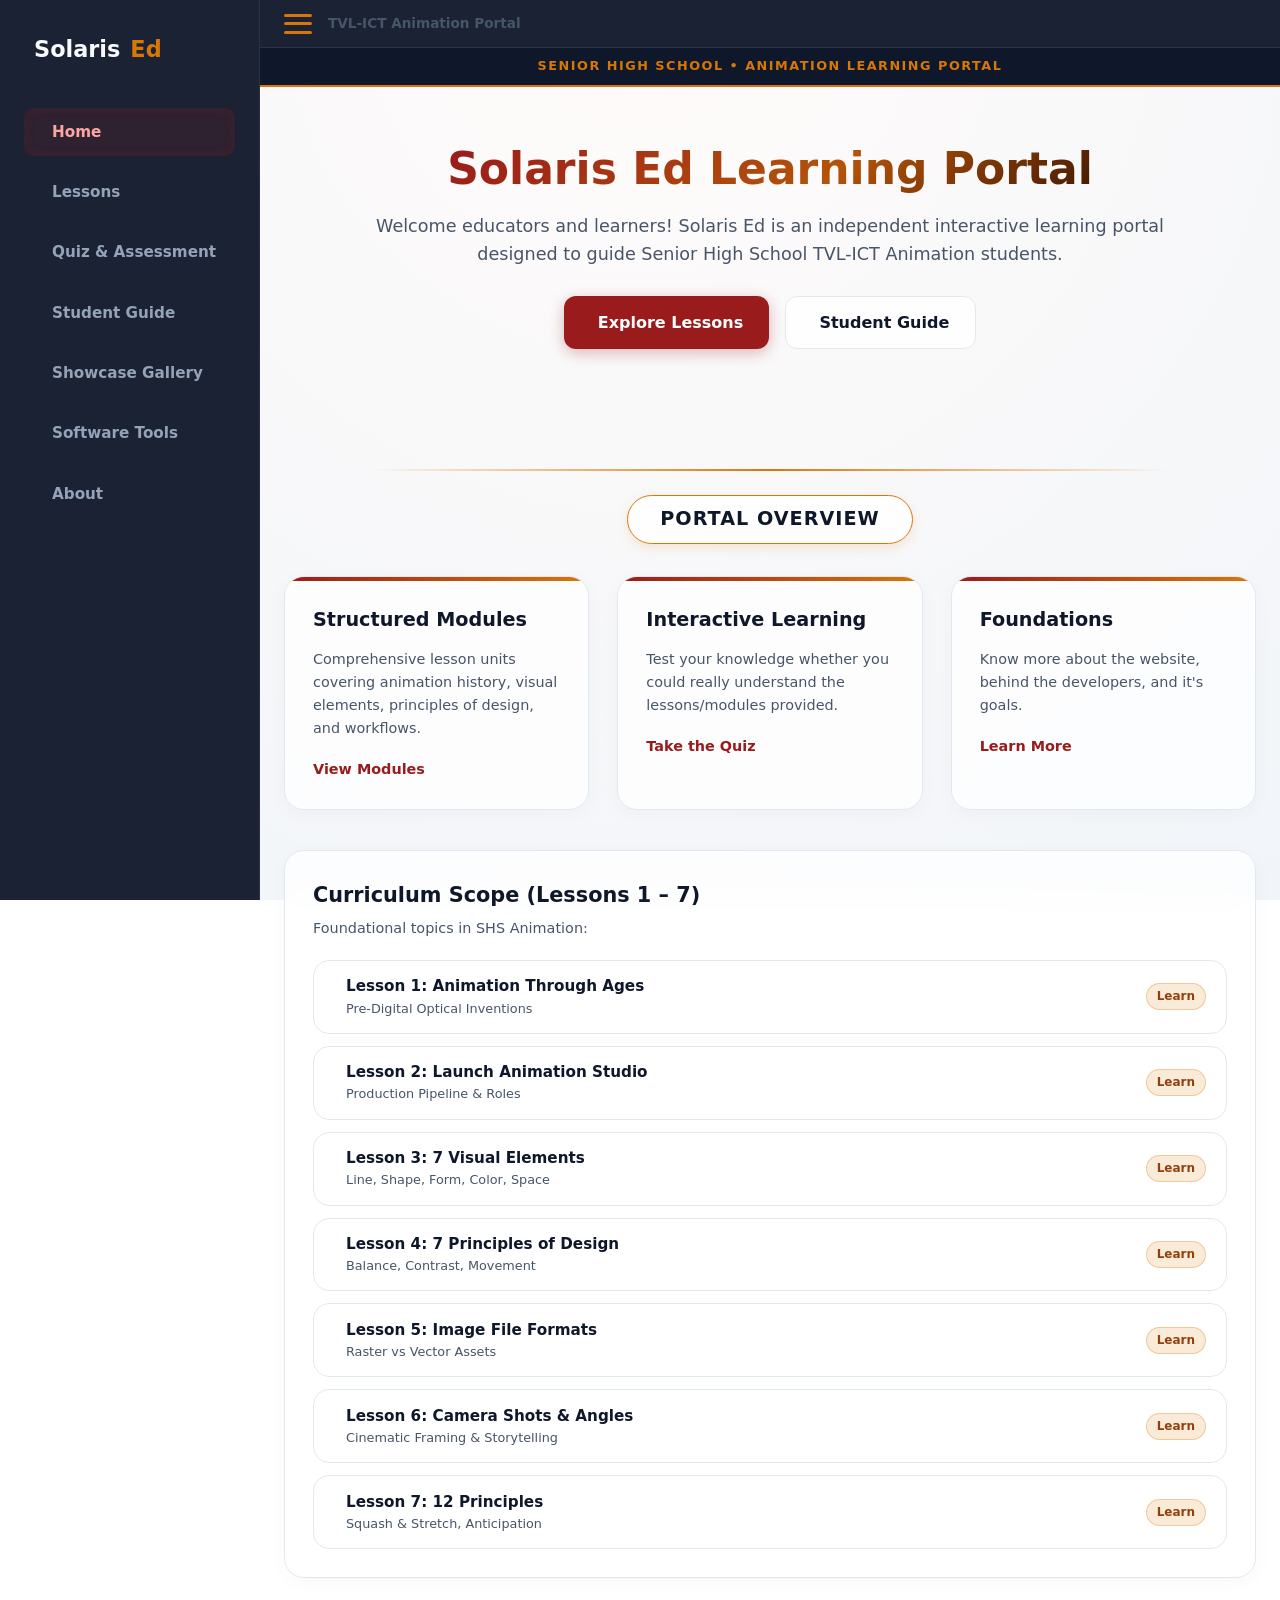
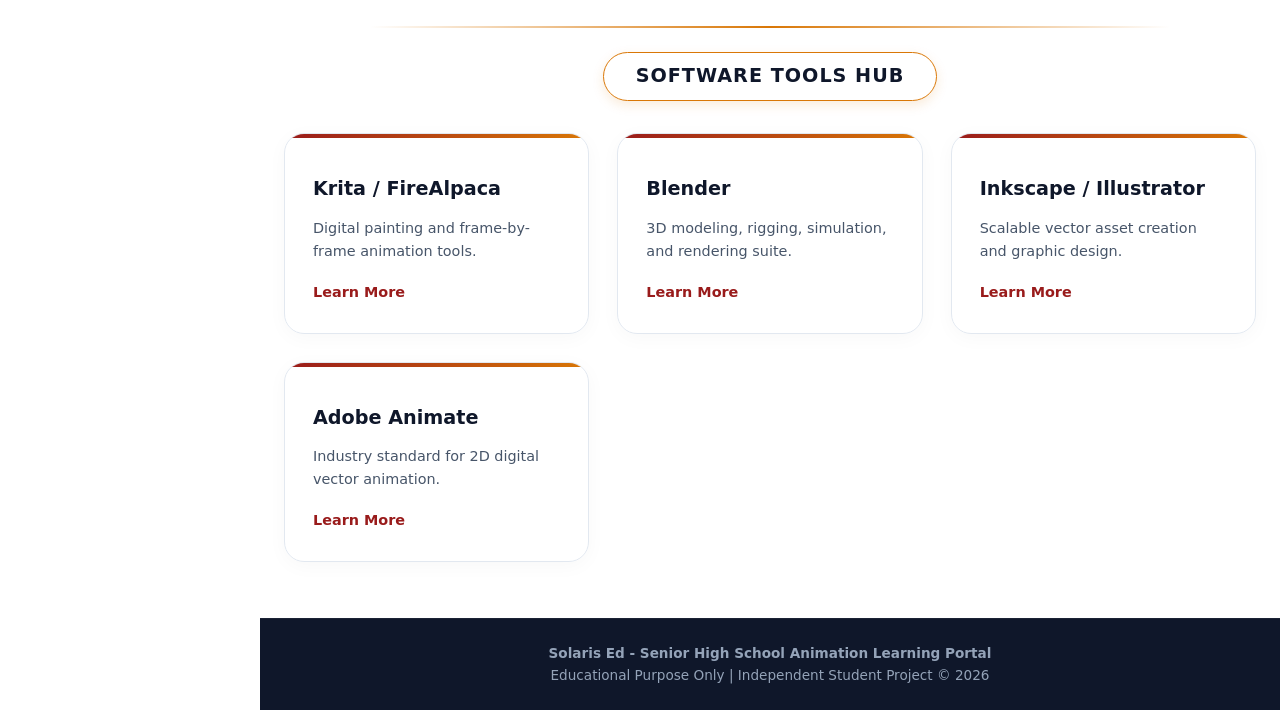
==== index.html @ 91179932 "Initial website upload" ====
<!DOCTYPE html>
<html lang="en">
<head>
    <meta charset="UTF-8">
    <meta name="viewport" content="width=device-width, initial-scale=1.0">
    <title>Solaris Ed - Animation Learning Portal</title>
    <!-- Font Awesome Icons CDN -->
    <link rel="stylesheet" href="fontawesome/css/all.min.css">
    <link rel="stylesheet" href="style.css">
</head>
<body>
    <!-- Pure CSS Sidebar Toggle Checkbox -->
    <input type="checkbox" id="sidebar-toggle" style="display: none;">

    <!-- SIDEBAR NAVIGATION SA KALIWA -->
    <aside class="sidebar">
        <div>
            <div class="logo-container">
                <a href="index.html" class="logo">
                    <i class="fa-solid fa-sun"></i> Solaris <span>Ed</span>
                </a>
            </div>
            
            <nav>
                <ul>
                    <li><a href="index.html" class="active"><i class="fa-solid fa-house"></i> Home</a></li>
                    <li><a href="lessons.html"><i class="fa-solid fa-book-open"></i> Lessons</a></li>
                    <li><a href="Quiz.html"><i class= "fa-solid fa-brain"></i> Quiz & Assessment</a></li>
                    <li><a href="guide.html"><i class="fa-solid fa-compass"></i> Student Guide</a></li>
                    <li><a href="gallery.html"><i class="fa-solid fa-photo-film"></i> Showcase Gallery</a></li>
                    <li><a href="tools.html"><i class="fa-solid fa-laptop-code"></i> Software Tools</a></li>
                    <li><a href="about.html"><i class="fa-solid fa-circle-info"></i> About</a></li>
                </ul>
            </nav>
        </div>
    </aside>

    <!-- MAIN WRAPPER -->
    <div class="main-wrapper">
        
        <!-- TOP BAR -->
        <div class="top-bar" style="display: flex; justify-content: space-between; align-items: center; padding: 0.8rem 1.5rem;">
            <div style="display: flex; align-items: center; gap: 1rem;">
                <label for="sidebar-toggle" class="menu-toggle-label" title="Toggle Navigation">
                    <span></span>
                    <span></span>
                    <span></span>
                </label>
                <div style="font-size: 0.85rem; font-weight: 600; color: var(--text-muted);">
                    TVL-ICT Animation Portal
                </div>
            </div>
        </div>

        <!-- Top Portal Banner -->
        <div class="portal-banner">
            SENIOR HIGH SCHOOL • ANIMATION LEARNING PORTAL
        </div>

        <!-- Hero Section -->
        <section class="hero">
            <div class="hero-content">
                <h1>Solaris Ed Learning Portal</h1>
                <p>Welcome educators and learners! Solaris Ed is an independent interactive learning portal designed to guide Senior High School TVL-ICT Animation students.</p>
                
                <div class="hero-buttons">
                    <a href="lessons.html" class="btn-primary"><i class="fa-solid fa-book-open"></i> Explore Lessons</a>
                    <a href="guide.html" class="btn-secondary"><i class="fa-solid fa-compass"></i> Student Guide</a>
                </div>
            </div>
        </section>

        <!-- Main Content Area -->
        <div class="container">
            
            <div class="title-divider-container">
                <div class="yellow-divider-line"></div>
                <div class="section-title-badge">
                    <h2>Portal Overview</h2>
                </div>
            </div>
            
            <div class="grid">
                <div class="card">
                    <h3>Structured Modules</h3>
                    <p>Comprehensive lesson units covering animation history, visual elements, principles of design, and workflows.</p>
                    <a href="lessons.html" class="card-link">View Modules <i class="fa-solid fa-arrow-right"></i></a>
                </div>
                <div class="card">
                    <h3>Interactive Learning</h3>
                    <p>Test your knowledge whether you could really understand the lessons/modules provided.</p>
                    <a href="Quiz.html" class="card-link">Take the Quiz <i class="fa-solid fa-arrow-right"></i></a>
                </div>
                <div class="card">
                    <h3>Foundations</h3>
                    <p>Know more about the website, behind the developers, and it's goals.</p>
                    <a href="about.html" class="card-link">Learn More <i class="fa-solid fa-arrow-right"></i></a>
                </div>
            </div>

            <!-- CURRICULUM SCOPE SECTION (FULL WIDTH) -->
            <div class="lessons-preview" style="max-width: 100% !important; margin: 2rem 0 !important;">
                <h2 style="font-size: 1.3rem; margin-bottom: 0.25rem;">Curriculum Scope (Lessons 1 – 7)</h2>
                <p style="margin-bottom: 0.5rem; font-size: 0.9rem; color: var(--text-muted);">Foundational topics in SHS Animation:</p>
                
                <ul class="curriculum-list">
                    <li>
                        <a href="lessons.html" class="curriculum-item">
                            <div class="curriculum-left">
                                <i class="fa-solid fa-film"></i>
                                <div>
                                    <div class="curriculum-title">Lesson 1: Animation Through Ages</div>
                                    <div class="curriculum-desc">Pre-Digital Optical Inventions</div>
                                </div>
                            </div>
                            <span class="curriculum-badge">Learn</span>
                        </a>
                    </li>
                    <li>
                        <a href="lessons.html" class="curriculum-item">
                            <div class="curriculum-left">
                                <i class="fa-solid fa-rocket"></i>
                                <div>
                                    <div class="curriculum-title">Lesson 2: Launch Animation Studio</div>
                                    <div class="curriculum-desc">Production Pipeline & Roles</div>
                                </div>
                            </div>
                            <span class="curriculum-badge">Learn</span>
                        </a>
                    </li>
                    <li>
                        <a href="lessons.html" class="curriculum-item">
                            <div class="curriculum-left">
                                <i class="fa-solid fa-palette"></i>
                                <div>
                                    <div class="curriculum-title">Lesson 3: 7 Visual Elements</div>
                                    <div class="curriculum-desc">Line, Shape, Form, Color, Space</div>
                                </div>
                            </div>
                            <span class="curriculum-badge">Learn</span>
                        </a>
                    </li>
                    <li>
                        <a href="lessons.html" class="curriculum-item">
                            <div class="curriculum-left">
                                <i class="fa-solid fa-shapes"></i>
                                <div>
                                    <div class="curriculum-title">Lesson 4: 7 Principles of Design</div>
                                    <div class="curriculum-desc">Balance, Contrast, Movement</div>
                                </div>
                            </div>
                            <span class="curriculum-badge">Learn</span>
                        </a>
                    </li>
                    <li>
                        <a href="lessons.html" class="curriculum-item">
                            <div class="curriculum-left">
                                <i class="fa-solid fa-file-image"></i>
                                <div>
                                    <div class="curriculum-title">Lesson 5: Image File Formats</div>
                                    <div class="curriculum-desc">Raster vs Vector Assets</div>
                                </div>
                            </div>
                            <span class="curriculum-badge">Learn</span>
                        </a>
                    </li>
                    <li>
                        <a href="lessons.html" class="curriculum-item">
                            <div class="curriculum-left">
                                <i class="fa-solid fa-video"></i>
                                <div>
                                    <div class="curriculum-title">Lesson 6: Camera Shots & Angles</div>
                                    <div class="curriculum-desc">Cinematic Framing & Storytelling</div>
                                </div>
                            </div>
                            <span class="curriculum-badge">Learn</span>
                        </a>
                    </li>
                    <li>
                        <a href="lessons.html" class="curriculum-item">
                            <div class="curriculum-left">
                                <i class="fa-solid fa-wand-magic-sparkles"></i>
                                <div>
                                    <div class="curriculum-title">Lesson 7: 12 Principles</div>
                                    <div class="curriculum-desc">Squash & Stretch, Anticipation</div>
                                </div>
                            </div>
                            <span class="curriculum-badge">Learn</span>
                        </a>
                    </li>
                </ul>
            </div>

            <!-- SOFTWARE TOOLS SECTION -->
            <div class="title-divider-container" style="margin-top: 3rem;">
                <div class="yellow-divider-line"></div>
                <div class="section-title-badge">
                    <h2>Software Tools Hub</h2>
                </div>
            </div>

            <div class="grid" style="margin-bottom: 2rem;">
                <div class="card">
                    <div style="font-size: 1.8rem; color: var(--secondary); margin-bottom: 0.75rem;"><i class="fa-solid fa-pen-nib"></i></div>
                    <h3>Krita / FireAlpaca</h3>
                    <p>Digital painting and frame-by-frame animation tools.</p>
                    <a href="tools.html" class="card-link">Learn More <i class="fa-solid fa-arrow-right"></i></a>
                </div>
                <div class="card">
                    <div style="font-size: 1.8rem; color: var(--secondary); margin-bottom: 0.75rem;"><i class="fa-solid fa-cube"></i></div>
                    <h3>Blender</h3>
                    <p>3D modeling, rigging, simulation, and rendering suite.</p>
                    <a href="tools.html" class="card-link">Learn More <i class="fa-solid fa-arrow-right"></i></a>
                </div>
                <div class="card">
                    <div style="font-size: 1.8rem; color: var(--secondary); margin-bottom: 0.75rem;"><i class="fa-solid fa-vector-square"></i></div>
                    <h3>Inkscape / Illustrator</h3>
                    <p>Scalable vector asset creation and graphic design.</p>
                    <a href="tools.html" class="card-link">Learn More <i class="fa-solid fa-arrow-right"></i></a>
                </div>
                <div class="card">
                    <div style="font-size: 1.8rem; color: var(--secondary); margin-bottom: 0.75rem;"><i class="fa-solid fa-clapperboard"></i></div>
                    <h3>Adobe Animate</h3>
                    <p>Industry standard for 2D digital vector animation.</p>
                    <a href="tools.html" class="card-link">Learn More <i class="fa-solid fa-arrow-right"></i></a>
                </div>
            </div>

        </div>

        <!-- Footer -->
        <footer>
            <p><strong>Solaris Ed - Senior High School Animation Learning Portal</strong></p>
            <p>Educational Purpose Only | Independent Student Project &copy; 2026</p>
        </footer>

    </div>

</body>
</html>
---- style.css ----
:root {
    --bg-dark: #1e1b4b;          
    --card-bg: rgba(255, 255, 255, 0.75); 
    --card-border: #e2e8f0;       
    --card-border-hover: #991b1b; 
    --hover-gray: #fdf2f2;        
    --primary: #991b1b;          
    --secondary: #d97706;        
    --secondary-hover: #b45309;  
    --text-main: #0f172a;        
    --text-muted: #475569;       
}

/* ==========================================
   GLOBAL RESET & BASE STYLES
   ========================================== */
* {
    box-sizing: border-box;
    margin: 0;
    padding: 0;
    font-family: 'Segoe UI', system-ui, -apple-system, sans-serif;
}

html {
    scroll-behavior: smooth;
}

body {
    background: radial-gradient(circle at top center, #fffbfa 0%, #f1f5f9 100%);
    background-attachment: fixed;
    color: var(--text-main);
    line-height: 1.6;
    display: flex;
    min-height: 100vh;
    transition: background 0.3s ease, color 0.3s ease;
}

/* ==========================================
   SIDEBAR & MAIN WRAPPER LAYOUT
   ========================================== */
.sidebar {
    width: 260px;
    background: rgba(15, 23, 42, 0.95);
    backdrop-filter: blur(16px);
    -webkit-backdrop-filter: blur(16px);
    border-right: 1px solid rgba(255, 255, 255, 0.08);
    display: flex;
    flex-direction: column;
    justify-content: space-between;
    padding: 2rem 1.5rem;
    position: fixed;
    top: 0;
    left: 0;
    height: 100vh;
    z-index: 1000;
    transition: transform 0.3s ease;
}

.main-wrapper {
    flex: 1;
    margin-left: 260px;
    display: flex;
    flex-direction: column;
    min-height: 100vh;
    transition: margin-left 0.3s ease;
}

.top-bar {
    display: flex;
    justify-content: space-between;
    align-items: center;
    padding: 1.25rem 2rem;
    background: rgba(15, 23, 42, 0.95);
    backdrop-filter: blur(12px);
    border-bottom: 1px solid rgba(255, 255, 255, 0.08);
    position: sticky;
    top: 0;
    z-index: 999;
    color: #f8fafc;
}

.menu-toggle-label {
    display: flex;
    flex-direction: column;
    justify-content: space-between;
    width: 28px;
    height: 20px;
    cursor: pointer;
    z-index: 1100;
}

.menu-toggle-label span {
    display: block;
    height: 3px;
    width: 100%;
    background: var(--secondary);
    border-radius: 2px;
    transition: all 0.3s ease;
}

.logo-container {
    display: flex;
    align-items: center;
    gap: 12px;
    margin-bottom: 2.5rem;
}

.logo {
    font-size: 1.4rem;
    font-weight: 800;
    color: #f8fafc;
    text-decoration: none;
    display: flex;
    align-items: center;
    gap: 10px;
}

.logo i {
    color: var(--secondary);
    font-size: 1.5rem;
    filter: drop-shadow(0 0 10px rgba(217, 119, 6, 0.5));
}

.logo span {
    color: var(--secondary);
}

nav ul {
    list-style: none;
    display: flex;
    flex-direction: column;
    gap: 0.75rem;
}

nav a {
    color: #94a3b8;
    text-decoration: none;
    font-weight: 600;
    padding: 0.75rem 1rem;
    border-radius: 10px;
    display: flex;
    align-items: center;
    gap: 12px;
    font-size: 0.95rem;
    transition: all 0.25s ease;
}

nav a:hover, 
nav a.active {
    background: rgba(153, 27, 27, 0.15);
    color: #fca5a5;
    box-shadow: inset 0 0 12px rgba(153, 27, 27, 0.2);
}

#sidebar-toggle:checked ~ .sidebar {
    transform: translateX(-100%);
}

#sidebar-toggle:checked ~ .main-wrapper {
    margin-left: 0;
}

/* ==========================================
   THEME SWITCH BUTTON STYLING & ANIMATION
   ========================================== */
.theme-switch-wrapper {
    display: flex;
    align-items: center;
    gap: 8px;
    cursor: pointer;
    font-size: 0.85rem;
    font-weight: 600;
    color: #94a3b8;
    user-select: none;
}

.theme-switch {
    position: relative;
    width: 46px;
    height: 24px;
    background: #334155;
    border-radius: 12px;
    padding: 2px;
    transition: background 0.3s ease;
}

.theme-switch .slider {
    position: absolute;
    top: 2px;
    left: 2px;
    width: 20px;
    height: 20px;
    background: #ffffff;
    border-radius: 50%;
    display: flex;
    align-items: center;
    justify-content: center;
    transition: transform 0.3s cubic-bezier(0.4, 0, 0.2, 1);
    box-shadow: 0 2px 4px rgba(0,0,0,0.2);
}

.theme-switch .slider i {
    font-size: 10px;
    position: absolute;
    transition: opacity 0.2s ease;
}

.theme-switch .slider .fa-sun {
    color: #f59e0b;
    opacity: 0;
}

.theme-switch .slider .fa-moon {
    color: #0f172a;
    opacity: 1;
}

#theme-toggle:checked ~ .main-wrapper .theme-switch {
    background: #fbbf24;
}

#theme-toggle:checked ~ .main-wrapper .theme-switch .slider {
    transform: translateX(22px);
}

#theme-toggle:checked ~ .main-wrapper .theme-switch .slider .fa-sun {
    opacity: 1;
}

#theme-toggle:checked ~ .main-wrapper .theme-switch .slider .fa-moon {
    opacity: 0;
}


/* ==========================================
   HOMEPAGE SPECIFIC STYLES (BANNER & HERO)
   ========================================== */
.portal-banner {
    background: #0f172a;
    border-bottom: 2px solid var(--secondary);
    color: var(--secondary);
    padding: 8px 16px;
    text-align: center;
    font-size: 0.8rem;
    letter-spacing: 1.5px;
    font-weight: 700;
    text-transform: uppercase;
}

.hero {
    padding: 3.5rem 1.5rem 2rem 1.5rem;
    text-align: center;
}

.hero-content {
    max-width: 800px;
    margin: 0 auto;
}

.hero h1 {
    font-size: 2.75rem;
    margin-bottom: 1rem;
    line-height: 1.2;
    background: linear-gradient(135deg, #991b1b 0%, #b45309 60%, #451a03 100%);
    -webkit-background-clip: text;
    -webkit-text-fill-color: transparent;
    display: inline-block;
}

.hero p {
    font-size: 1.1rem;
    margin-bottom: 1.75rem;
    color: var(--text-muted);
}

.hero-buttons {
    display: flex;
    gap: 1rem;
    justify-content: center;
    flex-wrap: wrap;
    margin-bottom: 2rem;
}

.btn-primary {
    display: inline-flex;
    align-items: center;
    gap: 8px;
    background: var(--primary);
    color: #ffffff;
    font-weight: 700;
    padding: 0.8rem 1.6rem;
    border-radius: 12px;
    text-decoration: none;
    transition: all 0.3s ease;
    box-shadow: 0 4px 15px rgba(153, 27, 27, 0.3);
}

.btn-primary:hover {
    transform: translateY(-2px);
    background: #b91c1c;
    box-shadow: 0 6px 20px rgba(153, 27, 27, 0.45);
}

.btn-secondary {
    display: inline-flex;
    align-items: center;
    gap: 8px;
    background: rgba(255, 255, 255, 0.8);
    border: 1px solid var(--card-border);
    color: var(--text-main);
    font-weight: 600;
    padding: 0.8rem 1.6rem;
    border-radius: 12px;
    text-decoration: none;
    backdrop-filter: blur(8px);
    transition: all 0.3s ease;
}

.btn-secondary:hover {
    background: #ffffff;
    border-color: var(--primary);
    color: var(--primary);
}

/* Main Container Layout */
.container {
    max-width: 1100px;
    margin: 1.5rem auto;
    padding: 0 1.5rem;
    flex: 1;
    width: 100%;
}

.title-divider-container {
    display: flex;
    flex-direction: column;
    align-items: center;
    margin: 2rem 0;
    width: 100%;
}

.yellow-divider-line {
    width: 100%;
    max-width: 800px;
    height: 2px;
    background: linear-gradient(90deg, transparent 0%, var(--secondary) 50%, transparent 100%);
    margin-bottom: 1.5rem;
}

.section-title-badge {
    display: inline-block;
    padding: 0.5rem 2rem;
    border-radius: 50px;
    background: rgba(255, 255, 255, 0.85);
    backdrop-filter: blur(14px);
    border: 1.5px solid var(--secondary);
    box-shadow: 0 4px 12px rgba(217, 119, 6, 0.15);
}

.section-title-badge h2 {
    font-size: 1.2rem;
    font-weight: 800;
    color: var(--text-main);
    letter-spacing: 1px;
    margin: 0;
    text-transform: uppercase;
}

/* ==========================================
   FEATURE CARDS GRID & ROUNDED CORNERS
   ========================================== */
.grid {
    display: grid;
    grid-template-columns: repeat(auto-fit, minmax(280px, 1fr));
    gap: 1.75rem;
    margin-bottom: 2.5rem;
}

.card, .lessons-preview, .lesson-panel, .card-aguide, .category-detail-panel {
    background: var(--card-bg);
    backdrop-filter: blur(16px);
    -webkit-backdrop-filter: blur(16px);
    border-radius: 20px !important;
    padding: 1.75rem;
    border: 1px solid var(--card-border);
    position: relative;
    overflow: hidden;
    box-shadow: 0 4px 20px rgba(0, 0, 0, 0.03);
    transition: all 0.3s cubic-bezier(0.16, 1, 0.3, 1);
}

.card::before {
    content: '';
    position: absolute;
    top: 0;
    left: 0;
    width: 100%;
    height: 4px;
    background: linear-gradient(90deg, var(--primary), var(--secondary));
}

.card h3 {
    color: var(--text-main);
    margin-bottom: 0.75rem;
    font-size: 1.2rem;
    font-weight: 700;
}

.card p {
    color: var(--text-muted);
    font-size: 0.9rem;
    margin-bottom: 1rem;
}

.card-link {
    color: var(--primary);
    text-decoration: none;
    font-weight: 700;
    font-size: 0.9rem;
    display: inline-flex;
    align-items: center;
    gap: 6px;
}

.card:hover, .lessons-preview:hover {
    transform: translateY(-5px);
    background: #ffffff;
    border-color: var(--primary);
    box-shadow: 0 10px 25px rgba(153, 27, 27, 0.12);
}

/* Homepage Dual Section */
.home-dual-section {
    display: grid;
    grid-template-columns: 1fr 1fr;
    gap: 2rem;
    margin-top: 2rem;
    align-items: start;
}

.lessons-preview {
    height: fit-content;
}

.curriculum-list {
    display: flex;
    flex-direction: column;
    gap: 0.75rem;
    list-style: none;
    margin-top: 1.25rem;
    width: 100%;
}

.curriculum-list li {
    width: 100%;
}

.curriculum-item {
    display: flex;
    align-items: center;
    justify-content: space-between;
    padding: 0.85rem 1.25rem;
    background: rgba(255, 255, 255, 0.6);
    backdrop-filter: blur(12px);
    -webkit-backdrop-filter: blur(12px);
    border: 1px solid var(--card-border);
    border-radius: 16px;
    text-decoration: none;
    color: var(--text-main);
    transition: all 0.3s cubic-bezier(0.16, 1, 0.3, 1);
}

.curriculum-item:hover {
    transform: translateY(-3px);
    border-color: var(--primary);
    background: #ffffff;
    box-shadow: 0 6px 15px rgba(153, 27, 27, 0.1);
}

.curriculum-left {
    display: flex;
    align-items: center;
    gap: 12px;
}

.curriculum-left i {
    font-size: 1.15rem;
    color: var(--secondary);
}

.curriculum-title {
    font-size: 0.95rem;
    font-weight: 700;
    color: var(--text-main);
}

.curriculum-desc {
    font-size: 0.8rem;
    color: var(--text-muted);
}

.curriculum-badge {
    font-size: 0.75rem;
    font-weight: 700;
    color: #92400e;
    background: rgba(217, 119, 6, 0.15);
    padding: 3px 10px;
    border-radius: 20px;
    border: 1px solid rgba(217, 119, 6, 0.3);
    white-space: nowrap;
}

/* ==========================================
   LESSONS NAV BAR
   ========================================== */
.lesson-nav-bar {
    display: flex;
    flex-wrap: wrap;
    justify-content: center !important;
    align-items: center;
    gap: 0.75rem;
    margin: 0 auto 2rem auto;
    padding: 0.5rem 0;
    width: 100%;
}

.lesson-nav-btn {
    flex: 1 1 0;
    min-width: 0;
    display: inline-flex;
    align-items: center;
    justify-content: center;
    gap: 3px;
    padding: 0.75rem 1.15rem;
    background: var(--card-bg);
    backdrop-filter: blur(16px);
    -webkit-backdrop-filter: blur(16px);
    border: 1px solid var(--card-border);
    border-radius: 12px;
    color: var(--text-main);
    font-size: 0.9rem;
    font-weight: 700;
    cursor: pointer;
    white-space: nowrap;
    overflow: hidden;
    text-overflow: ellipsis;
    transition: all 0.3s cubic-bezier(0.16, 1, 0.3, 1);
}

.lesson-nav-btn i {
    color: var(--secondary);
    font-size: 0.85rem;
    flex-shrink: 0;
}

.lesson-nav-btn:hover {
    background: #ffffff;
    border-color: var(--primary);
    transform: translateY(-2px);
    box-shadow: 0 4px 12px rgba(153, 27, 27, 0.15);
}

#tab-lesson1:checked ~ .lesson-nav-bar label[for="tab-lesson1"],
#tab-lesson2:checked ~ .lesson-nav-bar label[for="tab-lesson2"],
#tab-lesson3:checked ~ .lesson-nav-bar label[for="tab-lesson3"],
#tab-lesson4:checked ~ .lesson-nav-bar label[for="tab-lesson4"],
#tab-lesson5:checked ~ .lesson-nav-bar label[for="tab-lesson5"],
#tab-lesson6:checked ~ .lesson-nav-bar label[for="tab-lesson6"],
#tab-lesson7:checked ~ .lesson-nav-bar label[for="tab-lesson7"] {
    background: var(--primary);
    border-color: #7f1d1d;
    color: #ffffff;
    box-shadow: 0 4px 15px rgba(153, 27, 27, 0.3);
}

#theme-toggle:checked ~ .main-wrapper #tab-lesson1:checked ~ .lesson-nav-bar label[for="tab-lesson1"],
#theme-toggle:checked ~ .main-wrapper #tab-lesson2:checked ~ .lesson-nav-bar label[for="tab-lesson2"],
#theme-toggle:checked ~ .main-wrapper #tab-lesson3:checked ~ .lesson-nav-bar label[for="tab-lesson3"],
#theme-toggle:checked ~ .main-wrapper #tab-lesson4:checked ~ .lesson-nav-bar label[for="tab-lesson4"],
#theme-toggle:checked ~ .main-wrapper #tab-lesson5:checked ~ .lesson-nav-bar label[for="tab-lesson5"],
#theme-toggle:checked ~ .main-wrapper #tab-lesson6:checked ~ .lesson-nav-bar label[for="tab-lesson6"],
#theme-toggle:checked ~ .main-wrapper #tab-lesson7:checked ~ .lesson-nav-bar label[for="tab-lesson7"] {
    background: #fbbf24 !important;
    border-color: #d97706 !important;
    color: #0f172a !important;
}

/* ==========================================
   LESSON PANELS DISPLAY & BADGES
   ========================================== */
.lesson-panel {
    display: none !important;
    background: var(--card-bg);
    border: 1px solid var(--card-border);
    border-radius: 20px;
    padding: 2.5rem;
    backdrop-filter: blur(16px);
    -webkit-backdrop-filter: blur(16px);
    margin-top: 1.0rem;
    box-shadow: 0 4px 20px rgba(0, 0, 0, 0.03);
    animation: fadeIn 0.4s ease-in-out;
}

@keyframes fadeIn {
    from { opacity: 0; transform: translateY(10px); }
    to { opacity: 1; transform: translateY(0); }
}

#tab-lesson1:checked ~ .lesson-content-display #panel-lesson1,
#tab-lesson2:checked ~ .lesson-content-display #panel-lesson2,
#tab-lesson3:checked ~ .lesson-content-display #panel-lesson3,
#tab-lesson4:checked ~ .lesson-content-display #panel-lesson4,
#tab-lesson5:checked ~ .lesson-content-display #panel-lesson5,
#tab-lesson6:checked ~ .lesson-content-display #panel-lesson6,
#tab-lesson7:checked ~ .lesson-content-display #panel-lesson7 {
    display: block !important;
}

.lesson-header-row {
    display: flex;
    justify-content: space-between;
    align-items: flex-start;
    gap: 1rem;
    flex-wrap: wrap;
    margin-bottom: 1.5rem;
}

.view-toggle-container {
    display: inline-flex;
    background: rgba(0, 0, 0, 0.05);
    padding: 4px;
    border-radius: 12px;
    border: 1px solid var(--card-border);
}

.toggle-btn {
    padding: 0.45rem 0.9rem;
    font-size: 0.8rem;
    font-weight: 600;
    color: var(--text-muted);
    border-radius: 8px;
    cursor: pointer;
    display: inline-flex;
    align-items: center;
    gap: 6px;
    transition: all 0.25s ease;
}

.toggle-btn:hover {
    color: var(--text-main);
}

#l1-full:checked ~ .lesson-header-row .btn-full,
#l1-summary:checked ~ .lesson-header-row .btn-summary,
#l2-full:checked ~ .lesson-header-row .btn-full,
#l2-summary:checked ~ .lesson-header-row .btn-summary,
#l3-full:checked ~ .lesson-header-row .btn-full,
#l3-summary:checked ~ .lesson-header-row .btn-summary,
#l4-full:checked ~ .lesson-header-row .btn-full,
#l4-summary:checked ~ .lesson-header-row .btn-summary,
#l5-full:checked ~ .lesson-header-row .btn-full,
#l5-summary:checked ~ .lesson-header-row .btn-summary,
#l6-full:checked ~ .lesson-header-row .btn-full,
#l6-summary:checked ~ .lesson-header-row .btn-summary,
#l7-full:checked ~ .lesson-header-row .btn-full,
#l7-summary:checked ~ .lesson-header-row .btn-summary {
    background: var(--primary);
    color: #ffffff;
    font-weight: 700;
    box-shadow: 0 2px 8px rgba(153, 27, 27, 0.3);
}

.summary-content-view {
    display: none;
}

#l1-summary:checked ~ .full-content-view,
#l2-summary:checked ~ .full-content-view,
#l3-summary:checked ~ .full-content-view,
#l4-summary:checked ~ .full-content-view,
#l5-summary:checked ~ .full-content-view,
#l6-summary:checked ~ .full-content-view,
#l7-summary:checked ~ .full-content-view {
    display: none;
}

#l1-summary:checked ~ .summary-content-view,
#l2-summary:checked ~ .summary-content-view,
#l3-summary:checked ~ .summary-content-view,
#l4-summary:checked ~ .summary-content-view,
#l5-summary:checked ~ .summary-content-view,
#l6-summary:checked ~ .summary-content-view,
#l7-summary:checked ~ .summary-content-view {
    display: block;
    animation: fadeIn 0.3s ease-in-out;
}

.summary-highlight-card {
    background: rgba(255, 255, 255, 0.7);
    border: 1.5px solid rgba(153, 27, 27, 0.3);
    border-radius: 16px;
    padding: 1.5rem;
    box-shadow: 0 4px 15px rgba(153, 27, 27, 0.05);
}

.summary-badge {
    display: inline-flex;
    align-items: center;
    gap: 6px;
    font-size: 0.85rem;
    font-weight: 800;
    color: var(--primary);
    background: rgba(153, 27, 27, 0.12);
    padding: 4px 12px;
    border-radius: 20px;
    border: 1px solid rgba(153, 27, 27, 0.25);
    margin-bottom: 1.25rem;
    text-transform: uppercase;
}

.summary-list {
    list-style: none;
    display: flex;
    flex-direction: column;
    gap: 0.85rem;
}

.summary-list li {
    background: rgba(255, 255, 255, 0.7);
    padding: 0.85rem 1.1rem;
    border-radius: 10px;
    border-left: 4px solid var(--primary);
    font-size: 0.92rem;
    line-height: 1.5;
    color: var(--text-main);
}

.highlight-yellow {
    color: #b45309;
    font-weight: 700;
}

.welcome-box {
    text-align: center;
    padding: 3rem 2rem;
}

.welcome-icon {
    font-size: 3rem;
    color: var(--primary);
    margin-bottom: 1rem;
}

.lesson-tag {
    display: inline-block;
    font-size: 0.75rem;
    font-weight: 700;
    color: var(--primary);
    background: rgba(153, 27, 27, 0.12);
    padding: 4px 12px;
    border-radius: 20px;
    border: 1px solid rgba(153, 27, 27, 0.25);
    margin-bottom: 0.5rem;
}

.lesson-subtitle {
    font-size: 0.95rem;
    color: var(--text-muted);
    margin-top: 0.25rem;
}

.lesson-body-text h3 {
    font-size: 1.1rem;
    color: var(--text-main);
    margin-top: 1.5rem;
    margin-bottom: 0.75rem;
    font-weight: 700;
}

.lesson-body-text ul {
    padding-left: 1.25rem;
    color: var(--text-main);
}

.lesson-body-text li {
    margin-bottom: 0.5rem;
    font-size: 0.95rem;
}

.image-placeholder-box {
    width: 100%;
    min-height: 200px;
    background: rgba(255, 255, 255, 0.5);
    border: 2px dashed rgba(153, 27, 27, 0.4);
    border-radius: 16px;
    display: flex;
    flex-direction: column;
    align-items: center;
    justify-content: center;
    margin: 1.25rem 0;
    padding: 1.5rem;
    text-align: center;
    backdrop-filter: blur(8px);
    transition: all 0.3s ease;
}

.image-placeholder-box:hover {
    border-color: var(--primary);
    background: rgba(153, 27, 27, 0.05);
}

.placeholder-icon {
    font-size: 2.5rem;
    color: var(--primary);
    margin-bottom: 0.75rem;
}

.image-placeholder-box p {
    font-size: 0.9rem;
    color: var(--text-muted);
    font-weight: 500;
}

/* FOOTER */
footer {
    background-color: #0f172a;
    color: #94a3b8;
    padding: 1.5rem;
    text-align: center;
    font-size: 0.85rem;
    border-top: 1px solid rgba(255, 255, 255, 0.05);
    margin-top: auto;
}

/* RESPONSIVE LAYOUT */
@media (max-width: 900px) {
    .sidebar {
        transform: translateX(-100%);
    }
    .main-wrapper {
        margin-left: 0;
    }
    #sidebar-toggle:checked ~ .sidebar {
        transform: translateX(0);
    }
    .home-dual-section {
        grid-template-columns: 1fr;
    }
}

/* ==========================================
   SOFTWARE TOOLS HUB & GUIDE STYLES
   ========================================== */
.tool-radio {
    display: none !important;
}

.tools-layout {
    display: grid;
    grid-template-columns: 2fr 1fr;
    gap: 2rem;
    align-items: start;
}

@media (max-width: 768px) {
    .tools-layout {
        grid-template-columns: 1fr;
    }
}

.category-label {
    display: flex;
    align-items: center;
    gap: 1rem;
    width: 100%;
    padding: 1.25rem 1.5rem;
    background: var(--card-bg);
    border: 1px solid var(--card-border);
    border-radius: 14px;
    cursor: pointer;
    transition: all 0.3s ease;
    margin-bottom: 1rem;
    box-sizing: border-box;
    color: var(--text-main);
    font-weight: 600;
}

.category-label:hover {
    background: #ffffff;
    border-color: var(--primary);
}

/* PAG-AAYOS SA MALIIT NA TEXT SA CATEGORY BUTTONS PARA MAGING READABLE */
.category-label small, 
.category-label p,
.category-label div span {
    color: #475569 !important;
    font-weight: 500;
}

.category-detail-panel {
    display: none !important;
    background: var(--card-bg);
    border: 1px solid var(--card-border);
    border-radius: 20px !important;
    padding: 2rem;
    backdrop-filter: blur(16px);
}

#cat-default:checked ~ .tools-layout #panel-default {
    display: block !important;
}

#cat-pc:checked ~ .tools-layout #label-pc {
    background: var(--primary);
    border-color: #7f1d1d;
    color: #ffffff;
}

/* Kapag naka-active o nakapindot, gawing puti ang maliit na text sa button */
#cat-pc:checked ~ .tools-layout label[for="cat-pc"] small,
#cat-mobile:checked ~ .tools-layout label[for="cat-mobile"] small {
    color: #f1f5f9 !important;
}

#cat-pc:checked ~ .tools-layout #panel-pc {
    display: block !important;
}

#cat-mobile:checked ~ .tools-layout #label-mobile {
    background: var(--primary);
    border-color: #7f1d1d;
    color: #ffffff;
}

#cat-mobile:checked ~ .tools-layout #panel-mobile {
    display: block !important;
}

.sub-tool-card {
    background: rgba(255, 255, 255, 0.65);
    border: 1px solid var(--card-border);
    border-radius: 12px;
    padding: 1.25rem;
    margin-bottom: 1rem;
    display: flex;
    justify-content: space-between;
    align-items: center;
    gap: 1rem;
    transition: all 0.2s ease;
}

.sub-tool-card:hover {
    background: #ffffff;
    border-color: var(--primary);
}

@media (max-width: 600px) {
    .sub-tool-card {
        flex-direction: column;
        align-items: flex-start;
    }
}

.sub-tool-info {
    flex: 1;
}

.category-detail-panel h3,
.category-detail-panel h4,
.sub-tool-info h4 {
    color: #b45309 !important;
    font-weight: 700;
}

.tool-action-btn {
    display: inline-flex;
    align-items: center;
    gap: 6px;
    padding: 0.5rem 1rem;
    background: var(--primary);
    color: #ffffff;
    font-weight: 700;
    font-size: 0.85rem;
    border-radius: 8px;
    text-decoration: none;
    transition: all 0.2s ease;
    white-space: nowrap;
    box-shadow: 0 2px 8px rgba(153, 27, 27, 0.25);
}

.tool-action-btn:hover {
    background: #b91c1c;
}

#tab-welcome:checked ~ .lesson-content-display #panel-welcome {
    display: block !important;
}

#tab-lesson1:checked ~ .lesson-content-display #panel-welcome,
#tab-lesson2:checked ~ .lesson-content-display #panel-welcome,
#tab-lesson3:checked ~ .lesson-content-display #panel-welcome,
#tab-lesson4:checked ~ .lesson-content-display #panel-welcome,
#tab-lesson5:checked ~ .lesson-content-display #panel-welcome,
#tab-lesson6:checked ~ .lesson-content-display #panel-welcome,
#tab-lesson7:checked ~ .lesson-content-display #panel-welcome {
    display: none !important;
}

/* Card Guide Container */
.card-aguide {
    background: var(--card-bg);
    border: 1px solid var(--card-border);
    border-top: 4px solid var(--secondary);
    border-radius: 20px !important;
    padding: 2.5rem;
    backdrop-filter: blur(16px);
    margin-top: 1.0rem;
    margin-bottom: 2rem;
    display: block;
    box-shadow: 0 8px 30px rgba(0, 0, 0, 0.05);
}

.card-aguide h2 {
    margin-top: 0.5rem;
    margin-bottom: 0.5rem;
    color: var(--text-main);
}

.card-aguide .lesson-subtitle {
    margin-bottom: 1.5rem;
    color: var(--text-muted);
}

.card-aguide h3 {
    margin-top: 1.5rem;
    margin-bottom: 0.5rem;
    color: var(--text-main);
}

.card-aguide ul {
    margin-left: 1.5rem;
    margin-bottom: 1.5rem;
    color: var(--text-main);
}

.card-aguide .faq-list {
    display: flex;
    flex-direction: column;
    gap: 1rem;
    margin-top: 1rem;
}

.card-aguide .faq-item {
    background: rgba(255, 255, 255, 0.5);
    padding: 1.25rem;
    border-radius: 12px;
    border: 1px solid var(--card-border);
}

.card-aguide .faq-item h4 {
    color: var(--secondary);
    margin-bottom: 0.5rem;
    font-size: 1rem;
}

.card-aguide .faq-item p {
    font-size: 0.9rem;
    color: var(--text-muted);
    margin: 0;
}
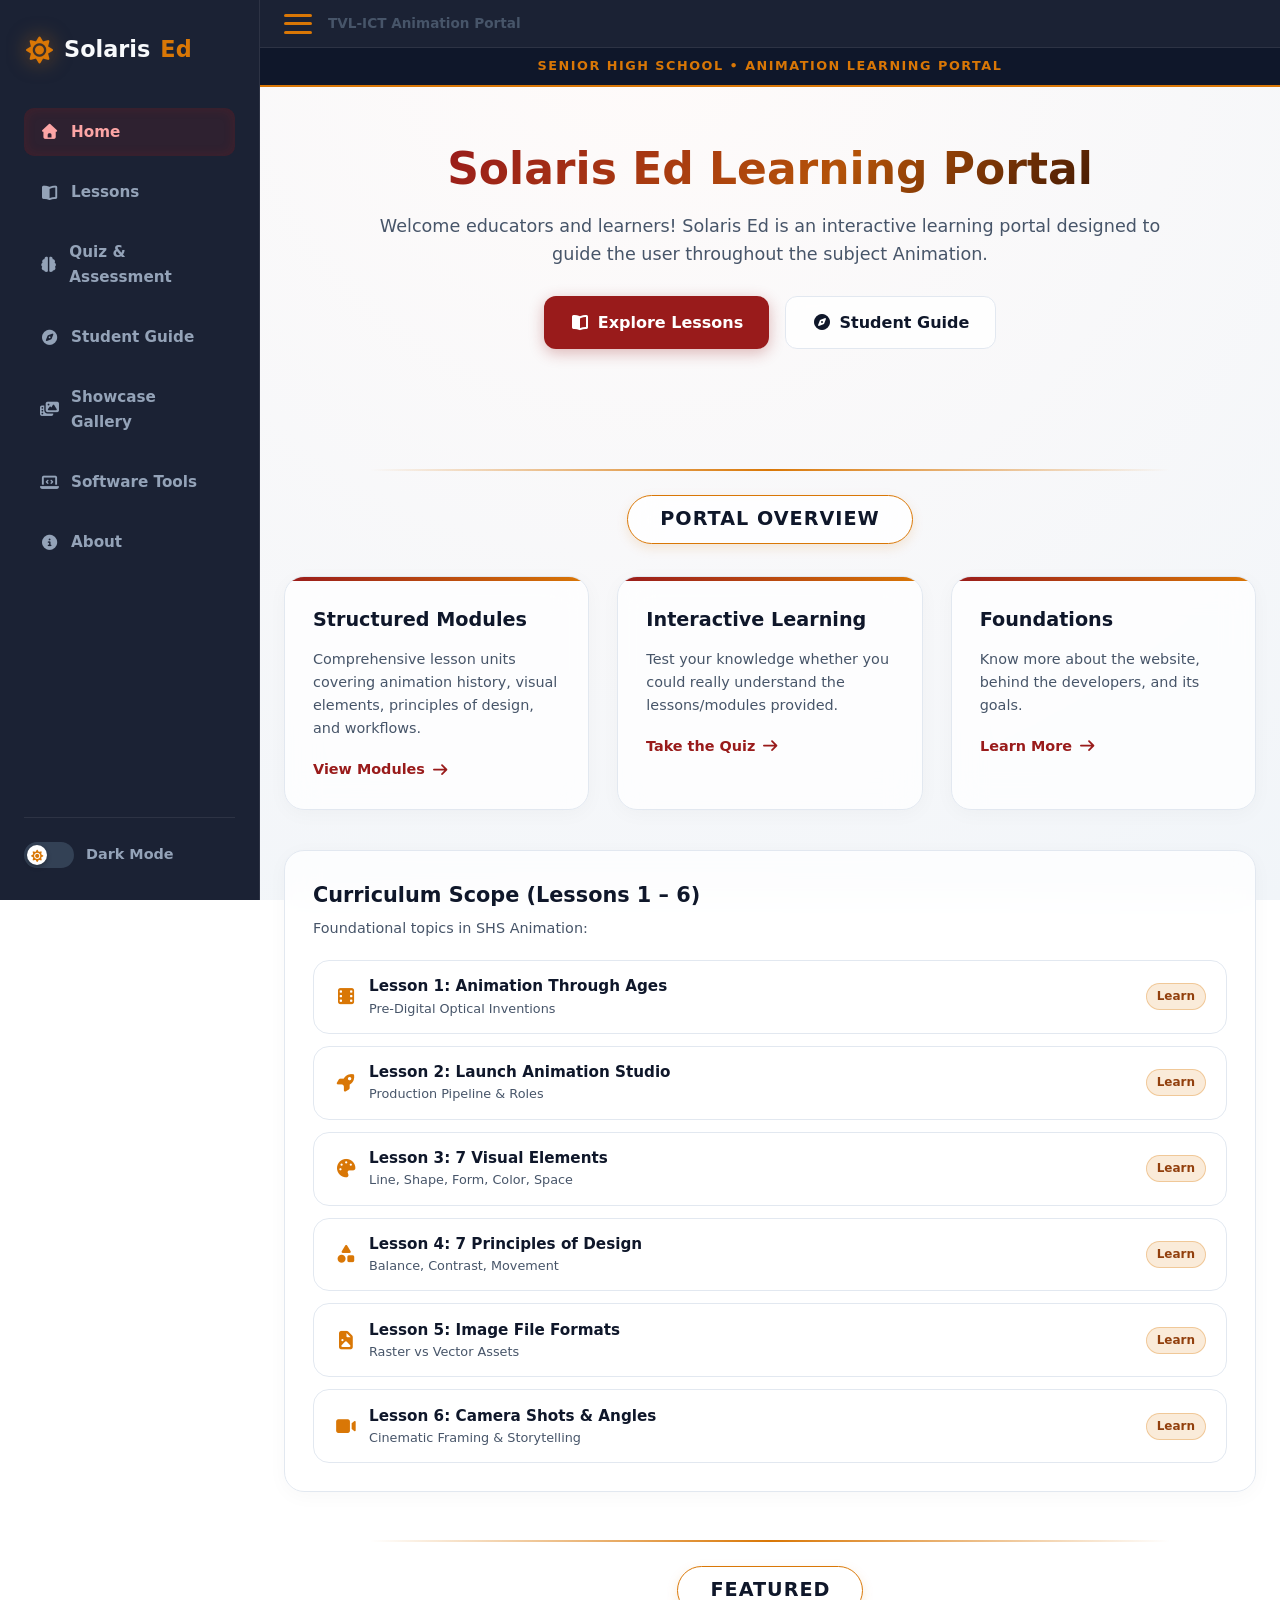
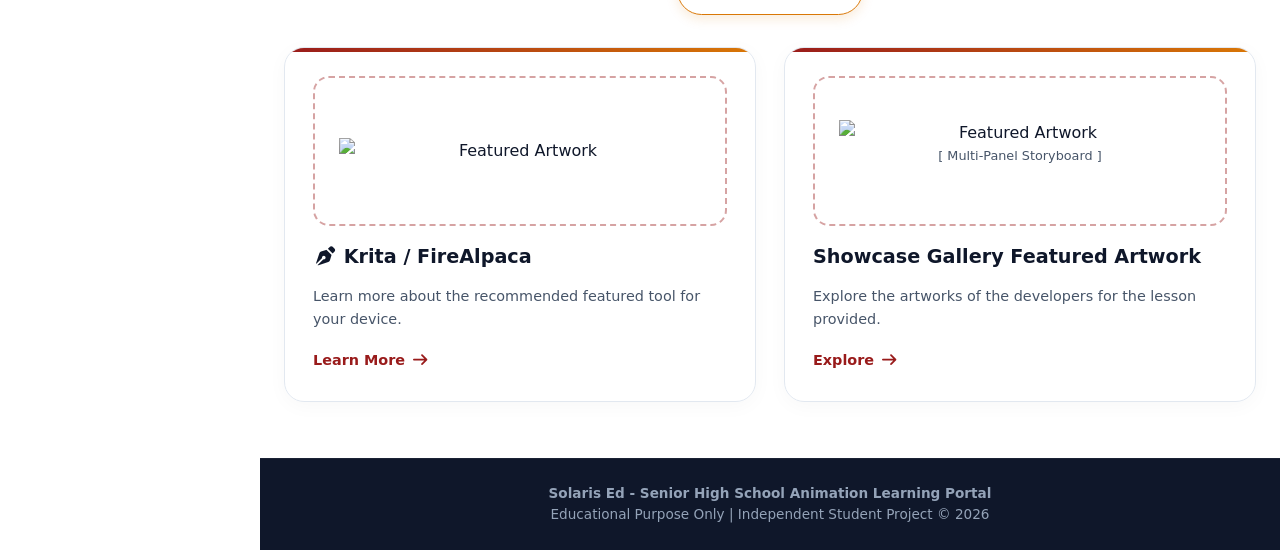
==== commit b5d1f587: "Commit v.2" ====
--- a/index.html
+++ b/index.html
@@ -3,16 +3,14 @@
 <head>
     <meta charset="UTF-8">
     <meta name="viewport" content="width=device-width, initial-scale=1.0">
+    <link type="image/x-icon" href="C:/Users/63907/3D Objects/Website Animation/Images/solaris_logo.png" rel="shortcut icon">
     <title>Solaris Ed - Animation Learning Portal</title>
-    <!-- Font Awesome Icons CDN -->
-    <link rel="stylesheet" href="fontawesome/css/all.min.css">
-    <link rel="stylesheet" href="style.css">
+    <link rel="stylesheet" href="css/all.min.css">
+    <link rel="stylesheet" href="css/style.css">
 </head>
 <body>
-    <!-- Pure CSS Sidebar Toggle Checkbox -->
     <input type="checkbox" id="sidebar-toggle" style="display: none;">
 
-    <!-- SIDEBAR NAVIGATION SA KALIWA -->
     <aside class="sidebar">
         <div>
             <div class="logo-container">
@@ -25,7 +23,7 @@
                 <ul>
                     <li><a href="index.html" class="active"><i class="fa-solid fa-house"></i> Home</a></li>
                     <li><a href="lessons.html"><i class="fa-solid fa-book-open"></i> Lessons</a></li>
-                    <li><a href="Quiz.html"><i class= "fa-solid fa-brain"></i> Quiz & Assessment</a></li>
+                    <li><a href="Quiz.html"><i class="fa-solid fa-brain"></i> Quiz & Assessment</a></li>
                     <li><a href="guide.html"><i class="fa-solid fa-compass"></i> Student Guide</a></li>
                     <li><a href="gallery.html"><i class="fa-solid fa-photo-film"></i> Showcase Gallery</a></li>
                     <li><a href="tools.html"><i class="fa-solid fa-laptop-code"></i> Software Tools</a></li>
@@ -33,12 +31,24 @@
                 </ul>
             </nav>
         </div>
+
+        <div class="sidebar-footer" style="margin-top: auto; padding-top: 1.5rem; border-top: 1px solid rgba(255, 255, 255, 0.08);">
+            <input type="checkbox" id="theme-toggle" style="display: none;" onchange="saveThemePreference()">
+            
+            <label for="theme-toggle" class="theme-switch-wrapper">
+                <div class="theme-switch">
+                    <div class="slider">
+                        <i class="fa-solid fa-sun"></i>
+                        <i class="fa-solid fa-moon"></i>
+                    </div>
+                </div>
+                <span class="theme-label-text">Dark Mode</span>
+            </label>
+        </div>
     </aside>
 
-    <!-- MAIN WRAPPER -->
     <div class="main-wrapper">
         
-        <!-- TOP BAR -->
         <div class="top-bar" style="display: flex; justify-content: space-between; align-items: center; padding: 0.8rem 1.5rem;">
             <div style="display: flex; align-items: center; gap: 1rem;">
                 <label for="sidebar-toggle" class="menu-toggle-label" title="Toggle Navigation">
@@ -52,17 +62,14 @@
             </div>
         </div>
 
-        <!-- Top Portal Banner -->
         <div class="portal-banner">
             SENIOR HIGH SCHOOL • ANIMATION LEARNING PORTAL
         </div>
 
-        <!-- Hero Section -->
         <section class="hero">
             <div class="hero-content">
                 <h1>Solaris Ed Learning Portal</h1>
-                <p>Welcome educators and learners! Solaris Ed is an independent interactive learning portal designed to guide Senior High School TVL-ICT Animation students.</p>
-                
+                <p>Welcome educators and learners! Solaris Ed is an interactive learning portal designed to guide the user throughout the subject Animation.</p>
                 <div class="hero-buttons">
                     <a href="lessons.html" class="btn-primary"><i class="fa-solid fa-book-open"></i> Explore Lessons</a>
                     <a href="guide.html" class="btn-secondary"><i class="fa-solid fa-compass"></i> Student Guide</a>
@@ -70,7 +77,6 @@
             </div>
         </section>
 
-        <!-- Main Content Area -->
         <div class="container">
             
             <div class="title-divider-container">
@@ -93,14 +99,13 @@
                 </div>
                 <div class="card">
                     <h3>Foundations</h3>
-                    <p>Know more about the website, behind the developers, and it's goals.</p>
+                    <p>Know more about the website, behind the developers, and its goals.</p>
                     <a href="about.html" class="card-link">Learn More <i class="fa-solid fa-arrow-right"></i></a>
                 </div>
             </div>
 
-            <!-- CURRICULUM SCOPE SECTION (FULL WIDTH) -->
             <div class="lessons-preview" style="max-width: 100% !important; margin: 2rem 0 !important;">
-                <h2 style="font-size: 1.3rem; margin-bottom: 0.25rem;">Curriculum Scope (Lessons 1 – 7)</h2>
+                <h2 style="font-size: 1.3rem; margin-bottom: 0.25rem;">Curriculum Scope (Lessons 1 – 6)</h2>
                 <p style="margin-bottom: 0.5rem; font-size: 0.9rem; color: var(--text-muted);">Foundational topics in SHS Animation:</p>
                 
                 <ul class="curriculum-list">
@@ -176,59 +181,38 @@
                             <span class="curriculum-badge">Learn</span>
                         </a>
                     </li>
-                    <li>
-                        <a href="lessons.html" class="curriculum-item">
-                            <div class="curriculum-left">
-                                <i class="fa-solid fa-wand-magic-sparkles"></i>
-                                <div>
-                                    <div class="curriculum-title">Lesson 7: 12 Principles</div>
-                                    <div class="curriculum-desc">Squash & Stretch, Anticipation</div>
-                                </div>
-                            </div>
-                            <span class="curriculum-badge">Learn</span>
-                        </a>
-                    </li>
                 </ul>
             </div>
 
-            <!-- SOFTWARE TOOLS SECTION -->
             <div class="title-divider-container" style="margin-top: 3rem;">
                 <div class="yellow-divider-line"></div>
                 <div class="section-title-badge">
-                    <h2>Software Tools Hub</h2>
+                    <h2>Featured</h2>
                 </div>
             </div>
 
             <div class="grid" style="margin-bottom: 2rem;">
                 <div class="card">
-                    <div style="font-size: 1.8rem; color: var(--secondary); margin-bottom: 0.75rem;"><i class="fa-solid fa-pen-nib"></i></div>
-                    <h3>Krita / FireAlpaca</h3>
-                    <p>Digital painting and frame-by-frame animation tools.</p>
+                    <div class="image-placeholder-box" style="min-height: 150px; margin-top: 0; margin-bottom: 1rem;">
+                        <img src="C:\Users\63907\3D Objects\Website Animation\Images\Krita.png" alt="Featured Artwork" style="width: 100%; height: 100%; object-fit: cover; display: block;">
+                    </div>
+                    <h3><i class="fa-solid fa-pen-nib"></i> Krita / FireAlpaca</h3>
+                    <p>Learn more about the recommended featured tool for your device.</p>
                     <a href="tools.html" class="card-link">Learn More <i class="fa-solid fa-arrow-right"></i></a>
                 </div>
                 <div class="card">
-                    <div style="font-size: 1.8rem; color: var(--secondary); margin-bottom: 0.75rem;"><i class="fa-solid fa-cube"></i></div>
-                    <h3>Blender</h3>
-                    <p>3D modeling, rigging, simulation, and rendering suite.</p>
-                    <a href="tools.html" class="card-link">Learn More <i class="fa-solid fa-arrow-right"></i></a>
-                </div>
-                <div class="card">
-                    <div style="font-size: 1.8rem; color: var(--secondary); margin-bottom: 0.75rem;"><i class="fa-solid fa-vector-square"></i></div>
-                    <h3>Inkscape / Illustrator</h3>
-                    <p>Scalable vector asset creation and graphic design.</p>
-                    <a href="tools.html" class="card-link">Learn More <i class="fa-solid fa-arrow-right"></i></a>
-                </div>
-                <div class="card">
-                    <div style="font-size: 1.8rem; color: var(--secondary); margin-bottom: 0.75rem;"><i class="fa-solid fa-clapperboard"></i></div>
-                    <h3>Adobe Animate</h3>
-                    <p>Industry standard for 2D digital vector animation.</p>
-                    <a href="tools.html" class="card-link">Learn More <i class="fa-solid fa-arrow-right"></i></a>
-                </div>
-            </div>
-
-        </div>
-
-        <!-- Footer -->
+                    <div class="image-placeholder-box" style="min-height: 150px; margin-top: 0; margin-bottom: 1rem;">
+                        <img src="C:\Users\63907\3D Objects\Website Animation\Images\cover .jpg" alt="Featured Artwork" style="width: 100%; height: 100%; object-fit: cover; display: block;">
+                        <p style="font-size: 0.8rem;">[ Multi-Panel Storyboard ]</p>
+                    </div>
+                    <h3>Showcase Gallery Featured Artwork</h3>
+                    <p>Explore the artworks of the developers for the lesson provided.</p>
+                    <a href="gallery.html" class="card-link">Explore <i class="fa-solid fa-arrow-right"></i></a>
+                </div>
+            </div>
+
+        </div>
+
         <footer>
             <p><strong>Solaris Ed - Senior High School Animation Learning Portal</strong></p>
             <p>Educational Purpose Only | Independent Student Project &copy; 2026</p>
@@ -236,5 +220,6 @@
 
     </div>
 
+   <script src="js/theme_mode.js"></script>
 </body>
 </html>
--- a/css/style.css
+++ b/css/style.css
@@ -0,0 +1,2097 @@
+:root {
+    --bg-dark: #1e1b4b;          
+    --card-bg: rgba(255, 255, 255, 0.75); 
+    --card-border: #e2e8f0;       
+    --card-border-hover: #f56c6c; 
+    --hover-gray: #fdf2f2;        
+    --primary: #991b1b;          
+    --secondary: #d97706;        
+    --secondary-hover: #b45309;  
+    --text-main: #0f172a;        
+    --text-muted: #475569;       
+}
+
+/* ==========================================
+   GLOBAL RESET & BASE STYLES
+   ========================================== */
+* {
+    box-sizing: border-box;
+    margin: 0;
+    padding: 0;
+    font-family: 'Segoe UI', system-ui, -apple-system, sans-serif;
+}
+
+html {
+    scroll-behavior: smooth;
+}
+
+body {
+    background: radial-gradient(circle at top center, #fffbfa 0%, #f1f5f9 100%);
+    background-attachment: fixed;
+    color: var(--text-main);
+    line-height: 1.6;
+    display: flex;
+    min-height: 100vh;
+    transition: background 0.3s ease, color 0.3s ease;
+}
+
+/* ==========================================
+   SIDEBAR & MAIN WRAPPER LAYOUT
+   ========================================== */
+.sidebar {
+    width: 260px;
+    background: rgba(15, 23, 42, 0.95);
+    backdrop-filter: blur(16px);
+    -webkit-backdrop-filter: blur(16px);
+    border-right: 1px solid rgba(255, 255, 255, 0.08);
+    display: flex;
+    flex-direction: column;
+    justify-content: space-between;
+    padding: 2rem 1.5rem;
+    position: fixed;
+    top: 0;
+    left: 0;
+    height: 100vh;
+    z-index: 1000;
+    transition: transform 0.3s ease;
+}
+
+.main-wrapper {
+    flex: 1;
+    margin-left: 260px;
+    display: flex;
+    flex-direction: column;
+    min-height: 100vh;
+    transition: margin-left 0.3s ease;
+}
+
+.top-bar {
+    display: flex;
+    justify-content: space-between;
+    align-items: center;
+    padding: 1.25rem 2rem;
+    background: rgba(15, 23, 42, 0.95);
+    backdrop-filter: blur(12px);
+    border-bottom: 1px solid rgba(255, 255, 255, 0.08);
+    position: sticky;
+    top: 0;
+    z-index: 999;
+    color: #f8fafc;
+}
+
+.menu-toggle-label {
+    display: flex;
+    flex-direction: column;
+    justify-content: space-between;
+    width: 28px;
+    height: 20px;
+    cursor: pointer;
+    z-index: 1100;
+}
+
+.menu-toggle-label span {
+    display: block;
+    height: 3px;
+    width: 100%;
+    background: var(--secondary);
+    border-radius: 2px;
+    transition: all 0.3s ease;
+}
+
+.logo-container {
+    display: flex;
+    align-items: center;
+    gap: 12px;
+    margin-bottom: 2.5rem;
+}
+
+.logo {
+    font-size: 1.4rem;
+    font-weight: 800;
+    color: #f8fafc;
+    text-decoration: none;
+    display: flex;
+    align-items: center;
+    gap: 10px;
+}
+
+.logo i {
+    color: var(--secondary);
+    font-size: 1.5rem;
+    filter: drop-shadow(0 0 10px rgba(217, 119, 6, 0.5));
+}
+
+.logo span {
+    color: var(--secondary);
+}
+
+nav ul {
+    list-style: none;
+    display: flex;
+    flex-direction: column;
+    gap: 0.75rem;
+}
+
+nav a {
+    color: #94a3b8;
+    text-decoration: none;
+    font-weight: 600;
+    padding: 0.75rem 1rem;
+    border-radius: 10px;
+    display: flex;
+    align-items: center;
+    gap: 12px;
+    font-size: 0.95rem;
+    transition: all 0.25s ease;
+}
+
+nav a:hover, 
+nav a.active {
+    background: rgba(153, 27, 27, 0.15);
+    color: #fca5a5;
+    box-shadow: inset 0 0 12px rgba(153, 27, 27, 0.2);
+}
+
+#sidebar-toggle:checked ~ .sidebar {
+    transform: translateX(-100%);
+}
+
+#sidebar-toggle:checked ~ .main-wrapper {
+    margin-left: 0;
+}
+
+/* ==========================================
+   THEME SWITCH BUTTON STYLING & ANIMATION
+   ========================================== */
+.theme-switch-wrapper {
+    display: flex;
+    align-items: center;
+    gap: 8px;
+    cursor: pointer;
+    font-size: 0.85rem;
+    font-weight: 600;
+    color: #94a3b8;
+    user-select: none;
+}
+
+.theme-switch {
+    position: relative;
+    width: 46px;
+    height: 24px;
+    background: #334155;
+    border-radius: 12px;
+    padding: 2px;
+    transition: background 0.3s ease;
+}
+
+.theme-switch .slider {
+    position: absolute;
+    top: 2px;
+    left: 2px;
+    width: 20px;
+    height: 20px;
+    background: #ffffff;
+    border-radius: 50%;
+    display: flex;
+    align-items: center;
+    justify-content: center;
+    transition: transform 0.3s cubic-bezier(0.4, 0, 0.2, 1);
+    box-shadow: 0 2px 4px rgba(0,0,0,0.2);
+}
+
+.theme-switch .slider i {
+    font-size: 10px;
+    position: absolute;
+    transition: opacity 0.2s ease;
+}
+
+.theme-switch .slider .fa-sun {
+    color: #f59e0b;
+    opacity: 0;
+}
+
+.theme-switch .slider .fa-moon {
+    color: #0f172a;
+    opacity: 1;
+}
+
+#theme-toggle:checked ~ .main-wrapper .theme-switch {
+    background: #fbbf24;
+}
+
+#theme-toggle:checked ~ .main-wrapper .theme-switch .slider {
+    transform: translateX(22px);
+}
+
+#theme-toggle:checked ~ .main-wrapper .theme-switch .slider .fa-sun {
+    opacity: 1;
+}
+
+#theme-toggle:checked ~ .main-wrapper .theme-switch .slider .fa-moon {
+    opacity: 0;
+}
+
+
+/* ==========================================
+   HOMEPAGE SPECIFIC STYLES (BANNER & HERO)
+   ========================================== */
+.portal-banner {
+    background: #0f172a;
+    border-bottom: 2px solid var(--secondary);
+    color: var(--secondary);
+    padding: 8px 16px;
+    text-align: center;
+    font-size: 0.8rem;
+    letter-spacing: 1.5px;
+    font-weight: 700;
+    text-transform: uppercase;
+}
+
+.hero {
+    padding: 3.5rem 1.5rem 2rem 1.5rem;
+    text-align: center;
+}
+
+.hero-content {
+    max-width: 800px;
+    margin: 0 auto;
+}
+
+.hero h1 {
+    font-size: 2.75rem;
+    margin-bottom: 1rem;
+    line-height: 1.2;
+    background: linear-gradient(135deg, #991b1b 0%, #b45309 60%, #451a03 100%);
+    -webkit-background-clip: text;
+    -webkit-text-fill-color: transparent;
+    display: inline-block;
+}
+
+.hero p {
+    font-size: 1.1rem;
+    margin-bottom: 1.75rem;
+    color: var(--text-muted);
+}
+
+.hero-buttons {
+    display: flex;
+    gap: 1rem;
+    justify-content: center;
+    flex-wrap: wrap;
+    margin-bottom: 2rem;
+}
+
+.btn-primary {
+    display: inline-flex;
+    align-items: center;
+    gap: 8px;
+    background: var(--primary);
+    color: #ffffff;
+    font-weight: 700;
+    padding: 0.8rem 1.6rem;
+    border-radius: 12px;
+    text-decoration: none;
+    transition: all 0.3s ease;
+    box-shadow: 0 4px 15px rgba(153, 27, 27, 0.3);
+}
+
+.btn-primary:hover {
+    transform: translateY(-2px);
+    background: #f06464;
+    box-shadow: 0 6px 20px rgba(153, 27, 27, 0.45);
+}
+
+.btn-secondary {
+    display: inline-flex;
+    align-items: center;
+    gap: 8px;
+    background: rgba(255, 255, 255, 0.8);
+    border: 1px solid var(--card-border);
+    color: var(--text-main);
+    font-weight: 600;
+    padding: 0.8rem 1.6rem;
+    border-radius: 12px;
+    text-decoration: none;
+    backdrop-filter: blur(8px);
+    transition: all 0.3s ease;
+}
+
+.btn-secondary:hover {
+    background: #ffffff;
+    border-color: var(--primary);
+    color: var(--primary);
+}
+
+/* Main Container Layout */
+.container {
+    max-width: 1100px;
+    margin: 1.5rem auto;
+    padding: 0 1.5rem;
+    flex: 1;
+    width: 100%;
+}
+
+.title-divider-container {
+    display: flex;
+    flex-direction: column;
+    align-items: center;
+    margin: 2rem 0;
+    width: 100%;
+}
+
+.yellow-divider-line {
+    width: 100%;
+    max-width: 800px;
+    height: 2px;
+    background: linear-gradient(90deg, transparent 0%, var(--secondary) 50%, transparent 100%);
+    margin-bottom: 1.5rem;
+}
+
+.section-title-badge {
+    display: inline-block;
+    padding: 0.5rem 2rem;
+    border-radius: 50px;
+    background: rgba(255, 255, 255, 0.85);
+    backdrop-filter: blur(14px);
+    border: 1.5px solid var(--secondary);
+    box-shadow: 0 4px 12px rgba(217, 119, 6, 0.15);
+}
+
+.section-title-badge h2 {
+    font-size: 1.2rem;
+    font-weight: 800;
+    color: var(--text-main);
+    letter-spacing: 1px;
+    margin: 0;
+    text-transform: uppercase;
+}
+
+/* ==========================================
+   FEATURE CARDS GRID & ROUNDED CORNERS
+   ========================================== */
+.grid {
+    display: grid;
+    grid-template-columns: repeat(auto-fit, minmax(280px, 1fr));
+    gap: 1.75rem;
+    margin-bottom: 2.5rem;
+}
+
+.card, .lessons-preview, .lesson-panel, .card-aguide, .category-detail-panel {
+    background: var(--card-bg);
+    backdrop-filter: blur(16px);
+    -webkit-backdrop-filter: blur(16px);
+    border-radius: 20px !important;
+    padding: 1.75rem;
+    border: 1px solid var(--card-border);
+    position: relative;
+    overflow: hidden;
+    box-shadow: 0 4px 20px rgba(0, 0, 0, 0.03);
+    transition: all 0.3s cubic-bezier(0.16, 1, 0.3, 1);
+}
+
+.card::before {
+    content: '';
+    position: absolute;
+    top: 0;
+    left: 0;
+    width: 100%;
+    height: 4px;
+    background: linear-gradient(90deg, var(--primary), var(--secondary));
+}
+
+.card h3 {
+    color: var(--text-main);
+    margin-bottom: 0.75rem;
+    font-size: 1.2rem;
+    font-weight: 700;
+}
+
+.card p {
+    color: var(--text-muted);
+    font-size: 0.9rem;
+    margin-bottom: 1rem;
+}
+
+.card-link {
+    color: var(--primary);
+    text-decoration: none;
+    font-weight: 700;
+    font-size: 0.9rem;
+    display: inline-flex;
+    align-items: center;
+    gap: 6px;
+}
+
+.card:hover, .lessons-preview:hover {
+    transform: translateY(-5px);
+    background: #ffffff;
+    border-color: var(--primary);
+    box-shadow: 0 10px 25px rgba(153, 27, 27, 0.12);
+}
+
+/* Homepage Dual Section */
+.home-dual-section {
+    display: grid;
+    grid-template-columns: 1fr 1fr;
+    gap: 2rem;
+    margin-top: 2rem;
+    align-items: start;
+}
+
+.lessons-preview {
+    height: fit-content;
+}
+
+.curriculum-list {
+    display: flex;
+    flex-direction: column;
+    gap: 0.75rem;
+    list-style: none;
+    margin-top: 1.25rem;
+    width: 100%;
+}
+
+.curriculum-list li {
+    width: 100%;
+}
+
+.curriculum-item {
+    display: flex;
+    align-items: center;
+    justify-content: space-between;
+    padding: 0.85rem 1.25rem;
+    background: rgba(255, 255, 255, 0.6);
+    backdrop-filter: blur(12px);
+    -webkit-backdrop-filter: blur(12px);
+    border: 1px solid var(--card-border);
+    border-radius: 16px;
+    text-decoration: none;
+    color: var(--text-main);
+    transition: all 0.3s cubic-bezier(0.16, 1, 0.3, 1);
+}
+
+.curriculum-item:hover {
+    transform: translateY(-3px);
+    border-color: var(--primary);
+    background: #ffffff;
+    box-shadow: 0 6px 15px rgba(153, 27, 27, 0.1);
+}
+
+.curriculum-left {
+    display: flex;
+    align-items: center;
+    gap: 12px;
+}
+
+.curriculum-left i {
+    font-size: 1.15rem;
+    color: var(--secondary);
+}
+
+.curriculum-title {
+    font-size: 0.95rem;
+    font-weight: 700;
+    color: var(--text-main);
+}
+
+.curriculum-desc {
+    font-size: 0.8rem;
+    color: var(--text-muted);
+}
+
+.curriculum-badge {
+    font-size: 0.75rem;
+    font-weight: 700;
+    color: #92400e;
+    background: rgba(217, 119, 6, 0.15);
+    padding: 3px 10px;
+    border-radius: 20px;
+    border: 1px solid rgba(217, 119, 6, 0.3);
+    white-space: nowrap;
+}
+
+/* ==========================================
+   LESSONS NAV BAR
+   ========================================== */
+.lesson-nav-bar {
+    display: flex;
+    flex-wrap: wrap;
+    justify-content: center !important;
+    align-items: center;
+    gap: 0.75rem;
+    margin: 0 auto 2rem auto;
+    padding: 0.5rem 0;
+    width: 100%;
+}
+
+.lesson-nav-btn {
+    flex: 1 1 0;
+    min-width: 0;
+    display: inline-flex;
+    align-items: center;
+    justify-content: center;
+    gap: 3px;
+    padding: 0.75rem 1.15rem;
+    background: var(--card-bg);
+    backdrop-filter: blur(16px);
+    -webkit-backdrop-filter: blur(16px);
+    border: 1px solid var(--card-border);
+    border-radius: 12px;
+    color: var(--text-main);
+    font-size: 0.9rem;
+    font-weight: 700;
+    cursor: pointer;
+    white-space: nowrap;
+    overflow: hidden;
+    text-overflow: ellipsis;
+    transition: all 0.3s cubic-bezier(0.16, 1, 0.3, 1);
+}
+
+.lesson-nav-btn i {
+    color: var(--secondary);
+    font-size: 0.85rem;
+    flex-shrink: 0;
+}
+
+.lesson-nav-btn:hover {
+    background: #ffffff;
+    border-color: var(--primary);
+    transform: translateY(-2px);
+    box-shadow: 0 4px 12px rgba(153, 27, 27, 0.15);
+}
+
+#tab-lesson1:checked ~ .lesson-nav-bar label[for="tab-lesson1"],
+#tab-lesson2:checked ~ .lesson-nav-bar label[for="tab-lesson2"],
+#tab-lesson3:checked ~ .lesson-nav-bar label[for="tab-lesson3"],
+#tab-lesson4:checked ~ .lesson-nav-bar label[for="tab-lesson4"],
+#tab-lesson5:checked ~ .lesson-nav-bar label[for="tab-lesson5"],
+#tab-lesson6:checked ~ .lesson-nav-bar label[for="tab-lesson6"],
+#tab-lesson7:checked ~ .lesson-nav-bar label[for="tab-lesson7"] {
+    background: var(--primary);
+    border-color: #7f1d1d;
+    color: #ffffff;
+    box-shadow: 0 4px 15px rgba(153, 27, 27, 0.3);
+}
+
+#theme-toggle:checked ~ .main-wrapper #tab-lesson1:checked ~ .lesson-nav-bar label[for="tab-lesson1"],
+#theme-toggle:checked ~ .main-wrapper #tab-lesson2:checked ~ .lesson-nav-bar label[for="tab-lesson2"],
+#theme-toggle:checked ~ .main-wrapper #tab-lesson3:checked ~ .lesson-nav-bar label[for="tab-lesson3"],
+#theme-toggle:checked ~ .main-wrapper #tab-lesson4:checked ~ .lesson-nav-bar label[for="tab-lesson4"],
+#theme-toggle:checked ~ .main-wrapper #tab-lesson5:checked ~ .lesson-nav-bar label[for="tab-lesson5"],
+#theme-toggle:checked ~ .main-wrapper #tab-lesson6:checked ~ .lesson-nav-bar label[for="tab-lesson6"],
+#theme-toggle:checked ~ .main-wrapper #tab-lesson7:checked ~ .lesson-nav-bar label[for="tab-lesson7"] {
+    background: #fbbf24 !important;
+    border-color: #d97706 !important;
+    color: #0f172a !important;
+}
+
+/* ==========================================
+   LESSON PANELS DISPLAY & BADGES
+   ========================================== */
+.lesson-panel {
+    display: none !important;
+    background: var(--card-bg);
+    border: 1px solid var(--card-border);
+    border-radius: 20px;
+    padding: 2.5rem;
+    backdrop-filter: blur(16px);
+    -webkit-backdrop-filter: blur(16px);
+    margin-top: 1.0rem;
+    box-shadow: 0 4px 20px rgba(0, 0, 0, 0.03);
+    animation: fadeIn 0.4s ease-in-out;
+}
+
+@keyframes fadeIn {
+    from { opacity: 0; transform: translateY(10px); }
+    to { opacity: 1; transform: translateY(0); }
+}
+
+#tab-lesson1:checked ~ .lesson-content-display #panel-lesson1,
+#tab-lesson2:checked ~ .lesson-content-display #panel-lesson2,
+#tab-lesson3:checked ~ .lesson-content-display #panel-lesson3,
+#tab-lesson4:checked ~ .lesson-content-display #panel-lesson4,
+#tab-lesson5:checked ~ .lesson-content-display #panel-lesson5,
+#tab-lesson6:checked ~ .lesson-content-display #panel-lesson6,
+#tab-lesson7:checked ~ .lesson-content-display #panel-lesson7 {
+    display: block !important;
+}
+
+.lesson-header-row {
+    display: flex;
+    justify-content: space-between;
+    align-items: flex-start;
+    gap: 1rem;
+    flex-wrap: wrap;
+    margin-bottom: 1.5rem;
+}
+
+.view-toggle-container {
+    display: inline-flex;
+    background: rgba(0, 0, 0, 0.05);
+    padding: 4px;
+    border-radius: 12px;
+    border: 1px solid var(--card-border);
+}
+
+.toggle-btn {
+    padding: 0.45rem 0.9rem;
+    font-size: 0.8rem;
+    font-weight: 600;
+    color: var(--text-muted);
+    border-radius: 8px;
+    cursor: pointer;
+    display: inline-flex;
+    align-items: center;
+    gap: 6px;
+    transition: all 0.25s ease;
+}
+
+.toggle-btn:hover {
+    color: var(--text-main);
+}
+
+#l1-full:checked ~ .lesson-header-row .btn-full,
+#l1-summary:checked ~ .lesson-header-row .btn-summary,
+#l2-full:checked ~ .lesson-header-row .btn-full,
+#l2-summary:checked ~ .lesson-header-row .btn-summary,
+#l3-full:checked ~ .lesson-header-row .btn-full,
+#l3-summary:checked ~ .lesson-header-row .btn-summary,
+#l4-full:checked ~ .lesson-header-row .btn-full,
+#l4-summary:checked ~ .lesson-header-row .btn-summary,
+#l5-full:checked ~ .lesson-header-row .btn-full,
+#l5-summary:checked ~ .lesson-header-row .btn-summary,
+#l6-full:checked ~ .lesson-header-row .btn-full,
+#l6-summary:checked ~ .lesson-header-row .btn-summary,
+#l7-full:checked ~ .lesson-header-row .btn-full,
+#l7-summary:checked ~ .lesson-header-row .btn-summary {
+    background: var(--primary);
+    color: #ffffff;
+    font-weight: 700;
+    box-shadow: 0 2px 8px rgba(153, 27, 27, 0.3);
+}
+
+.summary-content-view {
+    display: none;
+}
+
+#l1-summary:checked ~ .full-content-view,
+#l2-summary:checked ~ .full-content-view,
+#l3-summary:checked ~ .full-content-view,
+#l4-summary:checked ~ .full-content-view,
+#l5-summary:checked ~ .full-content-view,
+#l6-summary:checked ~ .full-content-view,
+#l7-summary:checked ~ .full-content-view {
+    display: none;
+}
+
+#l1-summary:checked ~ .summary-content-view,
+#l2-summary:checked ~ .summary-content-view,
+#l3-summary:checked ~ .summary-content-view,
+#l4-summary:checked ~ .summary-content-view,
+#l5-summary:checked ~ .summary-content-view,
+#l6-summary:checked ~ .summary-content-view,
+#l7-summary:checked ~ .summary-content-view {
+    display: block;
+    animation: fadeIn 0.3s ease-in-out;
+}
+
+.summary-highlight-card {
+    background: rgba(255, 255, 255, 0.7);
+    border: 1.5px solid rgba(153, 27, 27, 0.3);
+    border-radius: 16px;
+    padding: 1.5rem;
+    box-shadow: 0 4px 15px rgba(153, 27, 27, 0.05);
+}
+
+.summary-badge {
+    display: inline-flex;
+    align-items: center;
+    gap: 6px;
+    font-size: 0.85rem;
+    font-weight: 800;
+    color: var(--primary);
+    background: rgba(153, 27, 27, 0.12);
+    padding: 4px 12px;
+    border-radius: 20px;
+    border: 1px solid rgba(153, 27, 27, 0.25);
+    margin-bottom: 1.25rem;
+    text-transform: uppercase;
+}
+
+.summary-list {
+    list-style: none;
+    display: flex;
+    flex-direction: column;
+    gap: 0.85rem;
+}
+
+.summary-list li {
+    background: rgba(255, 255, 255, 0.7);
+    padding: 0.85rem 1.1rem;
+    border-radius: 10px;
+    border-left: 4px solid var(--primary);
+    font-size: 0.92rem;
+    line-height: 1.5;
+    color: var(--text-main);
+}
+
+.highlight-yellow {
+    color: #b45309;
+    font-weight: 700;
+}
+
+.welcome-box {
+    text-align: center;
+    padding: 3rem 2rem;
+}
+
+.welcome-icon {
+    font-size: 3rem;
+    color: var(--primary);
+    margin-bottom: 1rem;
+}
+
+.lesson-tag {
+    display: inline-block;
+    font-size: 0.75rem;
+    font-weight: 700;
+    color: var(--primary);
+    background: rgba(153, 27, 27, 0.12);
+    padding: 4px 12px;
+    border-radius: 20px;
+    border: 1px solid rgba(153, 27, 27, 0.25);
+    margin-bottom: 0.5rem;
+}
+
+.lesson-subtitle {
+    font-size: 0.95rem;
+    color: var(--text-muted);
+    margin-top: 0.25rem;
+}
+
+.lesson-body-text h3 {
+    font-size: 1.1rem;
+    color: var(--text-main);
+    margin-top: 1.5rem;
+    margin-bottom: 0.75rem;
+    font-weight: 700;
+}
+
+.lesson-body-text ul {
+    padding-left: 1.25rem;
+    color: var(--text-main);
+}
+
+.lesson-body-text li {
+    margin-bottom: 0.5rem;
+    font-size: 0.95rem;
+}
+
+.image-placeholder-box {
+    width: 100%;
+    min-height: 200px;
+    background: rgba(255, 255, 255, 0.5);
+    border: 2px dashed rgba(153, 27, 27, 0.4);
+    border-radius: 16px;
+    display: flex;
+    flex-direction: column;
+    align-items: center;
+    justify-content: center;
+    margin: 1.25rem 0;
+    padding: 1.5rem;
+    text-align: center;
+    backdrop-filter: blur(8px);
+    transition: all 0.3s ease;
+}
+
+.image-placeholder-box:hover {
+    border-color: var(--primary);
+    background: rgba(153, 27, 27, 0.05);
+}
+
+.placeholder-icon {
+    font-size: 2.5rem;
+    color: var(--primary);
+    margin-bottom: 0.75rem;
+}
+
+.image-placeholder-box p {
+    font-size: 0.9rem;
+    color: var(--text-muted);
+    font-weight: 500;
+}
+
+/* FOOTER */
+footer {
+    background-color: #0f172a;
+    color: #94a3b8;
+    padding: 1.5rem;
+    text-align: center;
+    font-size: 0.85rem;
+    border-top: 1px solid rgba(255, 255, 255, 0.05);
+    margin-top: auto;
+}
+
+/* RESPONSIVE LAYOUT */
+@media (max-width: 900px) {
+    .sidebar {
+        transform: translateX(-100%);
+    }
+    .main-wrapper {
+        margin-left: 0;
+    }
+    #sidebar-toggle:checked ~ .sidebar {
+        transform: translateX(0);
+    }
+    .home-dual-section {
+        grid-template-columns: 1fr;
+    }
+}
+
+/* ==========================================
+   SOFTWARE TOOLS HUB & GUIDE STYLES
+   ========================================== */
+.tool-radio {
+    display: none !important;
+}
+
+.tools-layout {
+    display: grid;
+    grid-template-columns: 2fr 1fr;
+    gap: 2rem;
+    align-items: start;
+}
+
+@media (max-width: 768px) {
+    .tools-layout {
+        grid-template-columns: 1fr;
+    }
+}
+
+.category-label {
+    display: flex;
+    align-items: center;
+    gap: 1rem;
+    width: 100%;
+    padding: 1.25rem 1.5rem;
+    background: var(--card-bg);
+    border: 1px solid var(--card-border);
+    border-radius: 14px;
+    cursor: pointer;
+    transition: all 0.3s ease;
+    margin-bottom: 1rem;
+    box-sizing: border-box;
+    color: var(--text-main);
+    font-weight: 600;
+}
+
+.category2-label {
+    display: flex;
+    align-items: center;
+    gap: 1rem;
+    width: 100%;
+    padding: 1.25rem 1.5rem;
+    background: var(--card-bg);
+    border: 1px solid var(--card-border);
+    border-radius: 14px;
+    cursor: pointer;
+    transition: all 0.3s ease;
+    margin-bottom: 1rem;
+    box-sizing: border-box;
+    color: var(--text-main);
+    font-weight: 600;
+}
+
+.category-label:hover {
+    background: #ffffff;
+    border-color: var(--primary);
+}
+
+/* PAG-AAYOS SA MALIIT NA TEXT SA CATEGORY BUTTONS PARA MAGING READABLE */
+.category-label small, 
+.category-label p,
+.category-label div span {
+    color: #475569 !important;
+    font-weight: 500;
+}
+
+.category-detail-panel {
+    display: none !important;
+    background: var(--card-bg);
+    border: 1px solid var(--card-border);
+    border-radius: 20px !important;
+    padding: 2rem;
+    backdrop-filter: blur(16px);
+}
+
+#cat-default:checked ~ .tools-layout #panel-default {
+    display: block !important;
+}
+
+#cat-pc:checked ~ .tools-layout #label-pc {
+    background: var(--primary);
+    border-color: #7f1d1d;
+    color: #ffffff;
+}
+
+/* Kapag naka-active o nakapindot, gawing puti ang maliit na text sa button */
+#cat-pc:checked ~ .tools-layout label[for="cat-pc"] small,
+#cat-mobile:checked ~ .tools-layout label[for="cat-mobile"] small {
+    color: #f1f5f9 !important;
+}
+
+#cat-pc:checked ~ .tools-layout #panel-pc {
+    display: block !important;
+}
+
+#cat-mobile:checked ~ .tools-layout #label-mobile {
+    background: var(--primary);
+    border-color: #7f1d1d;
+    color: #ffffff;
+}
+
+#cat-mobile:checked ~ .tools-layout #panel-mobile {
+    display: block !important;
+}
+
+.sub-tool-card {
+    background: rgba(255, 255, 255, 0.65);
+    border: 1px solid var(--card-border);
+    border-radius: 12px;
+    padding: 1.25rem;
+    margin-bottom: 1rem;
+    display: flex;
+    justify-content: space-between;
+    align-items: center;
+    gap: 1rem;
+    transition: all 0.2s ease;
+}
+
+.sub-tool-card:hover {
+    background: #ffffff;
+    border-color: var(--primary);
+}
+
+@media (max-width: 600px) {
+    .sub-tool-card {
+        flex-direction: column;
+        align-items: flex-start;
+    }
+}
+
+.sub-tool-info {
+    flex: 1;
+}
+
+.category-detail-panel h3,
+.category-detail-panel h4,
+.sub-tool-info h4 {
+    color: #b45309 !important;
+    font-weight: 700;
+}
+
+.tool-action-btn {
+    display: inline-flex;
+    align-items: center;
+    gap: 6px;
+    padding: 0.5rem 1rem;
+    background: var(--primary);
+    color: #ffffff;
+    font-weight: 700;
+    font-size: 0.85rem;
+    border-radius: 8px;
+    text-decoration: none;
+    transition: all 0.2s ease;
+    white-space: nowrap;
+    box-shadow: 0 2px 8px rgba(153, 27, 27, 0.25);
+}
+
+.tool-action-btn:hover {
+    background: #b91c1c;
+}
+
+#tab-welcome:checked ~ .lesson-content-display #panel-welcome {
+    display: block !important;
+}
+
+#tab-lesson1:checked ~ .lesson-content-display #panel-welcome,
+#tab-lesson2:checked ~ .lesson-content-display #panel-welcome,
+#tab-lesson3:checked ~ .lesson-content-display #panel-welcome,
+#tab-lesson4:checked ~ .lesson-content-display #panel-welcome,
+#tab-lesson5:checked ~ .lesson-content-display #panel-welcome,
+#tab-lesson6:checked ~ .lesson-content-display #panel-welcome,
+#tab-lesson7:checked ~ .lesson-content-display #panel-welcome {
+    display: none !important;
+}
+
+/* Card Guide Container */
+.card-aguide {
+    background: var(--card-bg);
+    border: 1px solid var(--card-border);
+    border-top: 4px solid var(--secondary);
+    border-radius: 20px !important;
+    padding: 2.5rem;
+    backdrop-filter: blur(16px);
+    margin-top: 1.0rem;
+    margin-bottom: 2rem;
+    display: block;
+    box-shadow: 0 8px 30px rgba(0, 0, 0, 0.05);
+}
+
+.card-aguide h2 {
+    margin-top: 0.5rem;
+    margin-bottom: 0.5rem;
+    color: var(--text-main);
+}
+
+.card-aguide .lesson-subtitle {
+    margin-bottom: 1.5rem;
+    color: var(--text-muted);
+}
+
+.card-aguide h3 {
+    margin-top: 1.5rem;
+    margin-bottom: 0.5rem;
+    color: var(--text-main);
+}
+
+.card-aguide ul {
+    margin-left: 1.5rem;
+    margin-bottom: 1.5rem;
+    color: var(--text-main);
+}
+
+.card-aguide .faq-list {
+    display: flex;
+    flex-direction: column;
+    gap: 1rem;
+    margin-top: 1rem;
+}
+
+.card-aguide .faq-item {
+    background: rgba(255, 255, 255, 0.5);
+    padding: 1.25rem;
+    border-radius: 12px;
+    border: 1px solid var(--card-border);
+}
+
+.card-aguide .faq-item h4 {
+    color: var(--secondary);
+    margin-bottom: 0.5rem;
+    font-size: 1rem;
+}
+
+.card-aguide .faq-item p {
+    font-size: 0.9rem;
+    color: var(--text-muted);
+    margin: 0;
+}
+
+/* ==========================================
+   CUSTOM DARK MODE (GALAXY THEMED & YELLOW ACCENTS)
+   ========================================== */
+#theme-toggle:checked ~ body,
+#theme-toggle:checked ~ .main-wrapper {
+    background: radial-gradient(circle at top center, #2e1065 0%, #0f172a 60%, #020617 100%) !important;
+    color: #f8fafc !important;
+    background-attachment: fixed !important;
+}
+
+/* Pagpapalit ng kulay ng mga Cards at Containers sa Dark Mode */
+#theme-toggle:checked ~ .main-wrapper .card,
+#theme-toggle:checked ~ .main-wrapper .lessons-preview,
+#theme-toggle:checked ~ .main-wrapper .lesson-panel,
+#theme-toggle:checked ~ .main-wrapper .card-aguide,
+#theme-toggle:checked ~ .main-wrapper .category-detail-panel,
+#theme-toggle:checked ~ .main-wrapper .category-label,
+#theme-toggle:checked ~ .main-wrapper .category2-label,
+#theme-toggle:checked ~ .main-wrapper .sub-tool-card,
+#theme-toggle:checked ~ .main-wrapper .faq-item {
+    background: rgba(15, 23, 42, 0.85) !important;
+    border: 1px solid rgba(251, 191, 36, 0.3) !important;
+    color: #f8fafc !important;
+}
+
+/* Yellow/Gold Gradient Line sa itaas ng Cards sa Dark Mode */
+#theme-toggle:checked ~ .main-wrapper .card::before {
+    background: linear-gradient(90deg, #fbbf24, #d97706) !important;
+}
+
+/* Ginagawang White o Yellow ang mga dating itim na texts at headers sa Dark Mode */
+#theme-toggle:checked ~ .main-wrapper h1,
+#theme-toggle:checked ~ .main-wrapper h2,
+#theme-toggle:checked ~ .main-wrapper h3,
+#theme-toggle:checked ~ .main-wrapper h4,
+#theme-toggle:checked ~ .main-wrapper h5,
+#theme-toggle:checked ~ .main-wrapper h6,
+#theme-toggle:checked ~ .main-wrapper p,
+#theme-toggle:checked ~ .main-wrapper span,
+#theme-toggle:checked ~ .main-wrapper li,
+#theme-toggle:checked ~ .main-wrapper label,
+#theme-toggle:checked ~ .main-wrapper .card h3,
+#theme-toggle:checked ~ .main-wrapper .card p,
+#theme-toggle:checked ~ .main-wrapper .hero h1,
+#theme-toggle:checked ~ .main-wrapper .hero p,
+#theme-toggle:checked ~ .main-wrapper .curriculum-title,
+#theme-toggle:checked ~ .main-wrapper .curriculum-desc,
+#theme-toggle:checked ~ .main-wrapper .section-title-badge h2,
+#theme-toggle:checked ~ .main-wrapper .category-label small, 
+#theme-toggle:checked ~ .main-wrapper .category-label p,
+#theme-toggle:checked ~ .main-wrapper .card-aguide .lesson-subtitle,
+#theme-toggle:checked ~ .main-wrapper .card-aguide .faq-item p {
+    color: #f8fafc !important;
+}
+
+/* Mga Header na magiging Yellow o kaya ay magiging yellow kapag hinover */
+#theme-toggle:checked ~ .main-wrapper .hero h1,
+#theme-toggle:checked ~ .main-wrapper .section-title-badge h2,
+#theme-toggle:checked ~ .main-wrapper .category-detail-panel h3,
+#theme-toggle:checked ~ .main-wrapper .category-detail-panel h4,
+#theme-toggle:checked ~ .main-wrapper .sub-tool-info h4 {
+    color: #fbbf24 !important;
+}
+
+/* Hover effect para maging yellow/gold ang kulay at border kapag hinover ang cursor */
+#theme-toggle:checked ~ .main-wrapper .card:hover,
+#theme-toggle:checked ~ .main-wrapper .lessons-preview:hover,
+#theme-toggle:checked ~ .main-wrapper .curriculum-item:hover,
+#theme-toggle:checked ~ .main-wrapper .category-label:hover,
+#theme-toggle:checked ~ .main-wrapper .category2-label:hover,
+#theme-toggle:checked ~ .main-wrapper .sub-tool-card:hover {
+    border-color: #fbbf24 !important;
+    background: rgba(30, 41, 59, 0.95) !important;
+    box-shadow: 0 10px 25px rgba(251, 191, 36, 0.2) !important;
+    color: #fbbf24 !important;
+}
+
+#theme-toggle:checked ~ .main-wrapper .card:hover h3,
+#theme-toggle:checked ~ .main-wrapper .card:hover p,
+#theme-toggle:checked ~ .main-wrapper .curriculum-item:hover .curriculum-title {
+    color: #fbbf24 !important;
+}
+
+/* Primary Buttons at Links maging Yellow na may Dark Text para madaling basahin */
+#theme-toggle:checked ~ .main-wrapper .btn-primary,
+#theme-toggle:checked ~ .main-wrapper .tool-action-btn {
+    background: #fbbf24 !important;
+    color: #0f172a !important;
+    box-shadow: 0 4px 15px rgba(251, 191, 36, 0.4) !important;
+}
+
+#theme-toggle:checked ~ .main-wrapper .btn-primary:hover,
+#theme-toggle:checked ~ .main-wrapper .tool-action-btn:hover {
+    background: #f59e0b !important;
+    color: #0f172a !important;
+}
+
+#theme-toggle:checked ~ .main-wrapper .card-link,
+#theme-toggle:checked ~ .main-wrapper .curriculum-left i {
+    color: #fbbf24 !important;
+}
+
+#theme-toggle:checked ~ .main-wrapper .yellow-divider-line {
+    background: linear-gradient(90deg, transparent 0%, #fbbf24 50%, transparent 100%) !important;
+}
+
+#theme-toggle:checked ~ .main-wrapper .section-title-badge {
+    border-color: #fbbf24 !important;
+    background: rgba(15, 23, 42, 0.9) !important;
+}
+
+/* ==========================================
+   THEME SWITCH BUTTON STYLING & ANIMATION
+   ========================================== */
+.sidebar-footer {
+    width: 100%;
+}
+
+.theme-switch-wrapper {
+    display: flex;
+    align-items: center;
+    gap: 12px;
+    cursor: pointer;
+    font-size: 0.9rem;
+    font-weight: 600;
+    color: #94a3b8;
+    user-select: none;
+    transition: color 0.3s ease;
+}
+
+.theme-switch-wrapper:hover {
+    color: #f8fafc;
+}
+
+/* Base Pill Track */
+.theme-switch {
+    position: relative;
+    width: 50px;
+    height: 26px;
+    background: #334155; /* Default Gray-Blue Track */
+    border-radius: 15px;
+    padding: 3px;
+    transition: background 0.4s cubic-bezier(0.4, 0, 0.2, 1);
+}
+
+/* Sliding Knob/Circle */
+.theme-switch .slider {
+    position: absolute;
+    top: 3px;
+    left: 3px;
+    width: 20px;
+    height: 20px;
+    background: #ffffff;
+    border-radius: 50%;
+    display: flex;
+    align-items: center;
+    justify-content: center;
+    /* Smooth sliding spring-like animation */
+    transition: transform 0.4s cubic-bezier(0.68, -0.55, 0.265, 1.55);
+    box-shadow: 0 2px 5px rgba(0,0,0,0.3);
+}
+
+/* Icon Styles Inside Slider */
+.theme-switch .slider i {
+    font-size: 11px;
+    position: absolute;
+    transition: opacity 0.3s ease, transform 0.3s ease;
+}
+
+/* Light Mode: Naka-focus sa Sun (Sun Icon Active) */
+.theme-switch .slider .fa-sun {
+    color: #d97706; /* Vibrant Sun Gold */
+    opacity: 1;
+    transform: scale(1) rotate(0deg);
+}
+
+.theme-switch .slider .fa-moon {
+    color: #1e1b4b;
+    opacity: 0;
+    transform: scale(0.5) rotate(-90deg);
+}
+
+/* ==========================================
+   WHEN TOGGLED / CHECKED (DARK MODE ACTIVE)
+   ========================================== */
+/* Track background becomes Gold/Yellow on Dark Mode */
+#theme-toggle:checked ~ .main-wrapper .theme-switch,
+#theme-toggle:checked ~ .sidebar .theme-switch {
+    background: #d97706;
+}
+
+/* Slider moves to the right */
+#theme-toggle:checked ~ .main-wrapper .theme-switch .slider,
+#theme-toggle:checked ~ .sidebar .theme-switch .slider {
+    transform: translateX(24px);
+    background: #0f172a; /* Dark Knob */
+}
+
+/* Switch to Moon Icon */
+#theme-toggle:checked ~ .main-wrapper .theme-switch .slider .fa-sun,
+#theme-toggle:checked ~ .sidebar .theme-switch .slider .fa-sun {
+    opacity: 0;
+    transform: scale(0.5) rotate(90deg);
+}
+
+#theme-toggle:checked ~ .main-wrapper .theme-switch .slider .fa-moon,
+#theme-toggle:checked ~ .sidebar .theme-switch .slider .fa-moon {
+    color: #fbbf24; /* Glowing Yellow Moon */
+    opacity: 1;
+    transform: scale(1) rotate(0deg);
+}
+
+/* ==========================================
+   SMOOTH TOGGLE BUTTON ANIMATION
+   ========================================== */
+.sidebar-footer {
+    width: 100%;
+}
+
+.theme-switch-wrapper {
+    display: flex;
+    align-items: center;
+    gap: 12px;
+    cursor: pointer;
+    font-size: 0.9rem;
+    font-weight: 600;
+    color: #94a3b8;
+    user-select: none;
+    transition: color 0.3s ease;
+}
+
+.theme-switch {
+    position: relative;
+    width: 50px;
+    height: 26px;
+    background: #334155;
+    border-radius: 15px;
+    padding: 3px;
+    transition: background 0.4s ease;
+}
+
+.theme-switch .slider {
+    position: absolute;
+    top: 3px;
+    left: 3px;
+    width: 20px;
+    height: 20px;
+    background: #ffffff;
+    border-radius: 50%;
+    display: flex;
+    align-items: center;
+    justify-content: center;
+    transition: transform 0.4s cubic-bezier(0.68, -0.55, 0.265, 1.55);
+    box-shadow: 0 2px 5px rgba(0,0,0,0.3);
+}
+
+.theme-switch .slider i {
+    font-size: 11px;
+    position: absolute;
+    transition: opacity 0.3s ease, transform 0.3s ease;
+}
+
+.theme-switch .slider .fa-sun {
+    color: #d97706;
+    opacity: 1;
+    transform: scale(1);
+}
+
+.theme-switch .slider .fa-moon {
+    color: #1e1b4b;
+    opacity: 0;
+    transform: scale(0.5);
+}
+
+/* PAG NAKA-CHECK O NAKA-DARK MODE */
+#theme-toggle:checked + .theme-switch-wrapper .theme-switch {
+    background: #d97706;
+}
+
+#theme-toggle:checked + .theme-switch-wrapper .theme-switch .slider {
+    transform: translateX(24px);
+    background: #0f172a;
+}
+
+#theme-toggle:checked + .theme-switch-wrapper .theme-switch .slider .fa-sun {
+    opacity: 0;
+    transform: scale(0.5);
+}
+
+#theme-toggle:checked + .theme-switch-wrapper .theme-switch .slider .fa-moon {
+    color: #fbbf24;
+    opacity: 1;
+    transform: scale(1);
+}
+
+/* ==========================================
+   CUSTOM DARK MODE (GALAXY THEMED & YELLOW ACCENTS)
+   ========================================== */
+body.dark-mode,
+body.dark-mode .main-wrapper {
+    background: radial-gradient(circle at top center, #2e1065 0%, #0f172a 60%, #020617 100%) !important;
+    color: #f8fafc !important;
+    background-attachment: fixed !important;
+}
+
+body.dark-mode .main-wrapper .card,
+body.dark-mode .main-wrapper .lessons-preview,
+body.dark-mode .main-wrapper .lesson-panel,
+body.dark-mode .main-wrapper .card-aguide,
+body.dark-mode .main-wrapper .category-detail-panel,
+body.dark-mode .main-wrapper .category-label,
+body.dark-mode .main-wrapper .category2-label,
+body.dark-mode .main-wrapper .sub-tool-card,
+body.dark-mode .main-wrapper .faq-item {
+    background: rgba(15, 23, 42, 0.85) !important;
+    border: 1px solid rgba(251, 191, 36, 0.3) !important;
+    color: #f8fafc !important;
+}
+
+body.dark-mode .main-wrapper .card::before {
+    background: linear-gradient(90deg, #fbbf24, #d97706) !important;
+}
+
+body.dark-mode .main-wrapper h1,
+body.dark-mode .main-wrapper h2,
+body.dark-mode .main-wrapper h3,
+body.dark-mode .main-wrapper h4,
+body.dark-mode .main-wrapper h5,
+body.dark-mode .main-wrapper h6,
+body.dark-mode .main-wrapper p,
+body.dark-mode .main-wrapper span,
+body.dark-mode .main-wrapper li,
+body.dark-mode .main-wrapper label,
+body.dark-mode .main-wrapper .card h3,
+body.dark-mode .main-wrapper .card p,
+body.dark-mode .main-wrapper .curriculum-title,
+body.dark-mode .main-wrapper .curriculum-desc,
+body.dark-mode .main-wrapper .category-label small, 
+body.dark-mode .main-wrapper .category-label p,
+body.dark-mode .main-wrapper .card-aguide .lesson-subtitle,
+body.dark-mode .main-wrapper .card-aguide .faq-item p {
+    color: #f8fafc !important;
+}
+
+body.dark-mode .main-wrapper .hero h1,
+body.dark-mode .main-wrapper .section-title-badge h2,
+body.dark-mode .main-wrapper .category-detail-panel h3,
+body.dark-mode .main-wrapper .category-detail-panel h4,
+body.dark-mode .main-wrapper .sub-tool-info h4 {
+    color: #fbbf24 !important;
+}
+
+body.dark-mode .main-wrapper .card:hover,
+body.dark-mode .main-wrapper .lessons-preview:hover,
+body.dark-mode .main-wrapper .curriculum-item:hover,
+body.dark-mode .main-wrapper .category-label:hover,
+body.dark-mode .main-wrapper .category2-label:hover,
+body.dark-mode .main-wrapper .sub-tool-card:hover {
+    border-color: #fbbf24 !important;
+    background: rgba(30, 41, 59, 0.95) !important;
+    box-shadow: 0 10px 25px rgba(251, 191, 36, 0.2) !important;
+    color: #fbbf24 !important;
+}
+
+body.dark-mode .main-wrapper .card:hover h3,
+body.dark-mode .main-wrapper .card:hover p,
+body.dark-mode .main-wrapper .curriculum-item:hover .curriculum-title {
+    color: #fbbf24 !important;
+}
+
+body.dark-mode .main-wrapper .btn-primary,
+body.dark-mode .main-wrapper .tool-action-btn {
+    background: #fbbf24 !important;
+    color: #0f172a !important;
+    box-shadow: 0 4px 15px rgba(251, 191, 36, 0.4) !important;
+}
+
+body.dark-mode .main-wrapper .btn-primary:hover,
+body.dark-mode .main-wrapper .tool-action-btn:hover {
+    background: #f59e0b !important;
+    color: #0f172a !important;
+}
+
+body.dark-mode .main-wrapper .card-link,
+body.dark-mode .main-wrapper .curriculum-left i {
+    color: #fbbf24 !important;
+}
+
+body.dark-mode .main-wrapper .yellow-divider-line {
+    background: linear-gradient(90deg, transparent 0%, #fbbf24 50%, transparent 100%) !important;
+}
+
+body.dark-mode .main-wrapper .section-title-badge {
+    border-color: #fbbf24 !important;
+    background: rgba(15, 23, 42, 0.9) !important;
+}
+
+/* Sun Gradient Title sa Hero Section kapag naka-Dark Mode */
+body.dark-mode .main-wrapper .hero h1 {
+    background: linear-gradient(135deg, #f59e0b 0%, #fbbf24 50%, #d97706 100%) !important;
+    -webkit-background-clip: text !important;
+    -webkit-text-fill-color: transparent !important;
+    display: inline-block;
+    filter: drop-shadow(0 0 15px rgba(251, 191, 36, 0.3)); /* Soft warm glow */
+}
+
+/* ==========================================
+   DARK MODE MATCHING ACCENTS (SUN GRADIENT)
+   ========================================== */
+
+/* 1. Logo Icon at Salitang "Ed" sa Dark Mode */
+body.dark-mode .sidebar .logo i,
+body.dark-mode .sidebar .logo span {
+    background: linear-gradient(135deg, #f59e0b 0%, #fbbf24 50%, #d97706 100%) !important;
+    -webkit-background-clip: text !important;
+    -webkit-text-fill-color: transparent !important;
+    color: transparent !important;
+    filter: drop-shadow(0 0 8px rgba(251, 191, 36, 0.4));
+}
+
+/* 2. Hamburger Menu Icon (Tatlong Linya sa Top Bar) */
+body.dark-mode .menu-toggle-label span {
+    background: linear-gradient(90deg, #f59e0b 0%, #fbbf24 50%, #d97706 100%) !important;
+    box-shadow: 0 0 8px rgba(251, 191, 36, 0.4);
+}
+
+/* 3. Sidebar Navigation Links Hover & Active State */
+body.dark-mode .sidebar nav a:hover,
+body.dark-mode .sidebar nav a.active {
+    background: rgba(251, 191, 36, 0.12) !important;
+    color: #fbbf24 !important;
+    border: 1px solid rgba(251, 191, 36, 0.3);
+    box-shadow: inset 0 0 12px rgba(251, 191, 36, 0.15), 0 0 10px rgba(251, 191, 36, 0.2) !important;
+}
+
+/* Hover effect para sa icons sa loob ng nav links */
+body.dark-mode .sidebar nav a:hover i,
+body.dark-mode .sidebar nav a.active i {
+    color: #fbbf24 !important;
+    filter: drop-shadow(0 0 6px rgba(251, 191, 36, 0.6));
+}
+
+/* ==========================================
+   CURRICULUM ITEMS DARK MODE: WHITE TEXT TO YELLOW ON HOVER
+   ========================================== */
+
+/* 1. Background at Border ng Curriculum Item sa Dark Mode */
+body.dark-mode .main-wrapper .curriculum-item {
+    background: rgba(15, 23, 42, 0.75) !important;
+    border: 1px solid rgba(255, 255, 255, 0.1) !important;
+}
+
+/* 2. Default na kulay ay Puti (White) para sa mga text at icon kapag naka-Dark Mode */
+body.dark-mode .main-wrapper .curriculum-item .curriculum-title,
+body.dark-mode .main-wrapper .curriculum-item .curriculum-desc,
+body.dark-mode .main-wrapper .curriculum-item .curriculum-left i {
+    color: #ffffff !important; /* Puti na ang default text at icon color */
+    transition: all 0.3s ease;
+}
+
+/* 3. Kapag hinover o pinindot, magiging Yellow/Gold ang kulay at border */
+body.dark-mode .main-wrapper .curriculum-item:hover,
+body.dark-mode .main-wrapper .curriculum-item:active {
+    background: rgba(30, 41, 59, 0.95) !important;
+    border-color: #fbbf24 !important;
+    box-shadow: 0 6px 15px rgba(251, 191, 36, 0.25) !important;
+}
+
+body.dark-mode .main-wrapper .curriculum-item:hover .curriculum-title,
+body.dark-mode .main-wrapper .curriculum-item:active .curriculum-title,
+body.dark-mode .main-wrapper .curriculum-item:hover .curriculum-left i,
+body.dark-mode .main-wrapper .curriculum-item:active .curriculum-left i {
+    color: #fbbf24 !important; /* Maging Yellow kapag hinover o pinindot */
+    filter: drop-shadow(0 0 6px rgba(251, 191, 36, 0.5));
+}
+
+/* ==========================================
+   ULTIMATE SHAKE KILLER SA DARK MODE
+   ========================================== */
+body.dark-mode .sidebar nav a,
+body.dark-mode .sidebar nav a:hover,
+body.dark-mode .sidebar nav a:active,
+body.dark-mode .sidebar nav a:focus,
+body.dark-mode .main-wrapper .curriculum-item,
+body.dark-mode .main-wrapper .curriculum-item:hover,
+body.dark-mode .main-wrapper .curriculum-item:active,
+body.dark-mode .main-wrapper .card,
+body.dark-mode .main-wrapper .card:hover {
+    transform: none !important;
+    translate: 0 0 !important;
+    transition: background-color 0.3s ease, border-color 0.3s ease, color 0.3s ease, box-shadow 0.3s ease !important;
+}
+
+/* ==========================================
+   FEATURED TOOL / QUIZLET CARD STYLE (Gaya ng Larawan)
+   ========================================== */
+.featured-tool-card {
+    max-width: 750px;
+    margin: 0 auto 3rem auto;
+    background: #ffffff;
+    border-radius: 16px;
+    border-top: 6px solid #d97706; /* Gradient-like top border accent */
+    border-left: 1px solid rgba(0, 0, 0, 0.08);
+    border-right: 1px solid rgba(0, 0, 0, 0.08);
+    border-bottom: 1px solid rgba(0, 0, 0, 0.08);
+    padding: 1.5rem;
+    box-shadow: 0 12px 35px rgba(0, 0, 0, 0.08);
+    transition: transform 0.3s ease, box-shadow 0.3s ease;
+}
+
+/* Dashed Inner Box */
+.card-dashed-box {
+    border: 2px dashed rgba(217, 119, 6, 0.4);
+    border-radius: 12px;
+    padding: 2rem 1rem;
+    text-align: center;
+    background: #f8fafc;
+    margin-bottom: 1.5rem;
+}
+
+.quizlet-main-icon {
+    font-size: 3rem;
+    color: #d97706;
+    margin-bottom: 0.5rem;
+    display: block;
+}
+
+.card-banner-title {
+    display: block;
+    font-size: 1.5rem;
+    font-weight: 800;
+    color: #0f172a;
+    letter-spacing: 1px;
+}
+
+.card-banner-sub {
+    font-size: 0.85rem;
+    color: #64748b;
+    margin-top: 0.25rem;
+}
+
+/* Card Info Section */
+.card-info-section h3 {
+    font-size: 1.15rem;
+    color: #0f172a;
+    display: flex;
+    align-items: center;
+    gap: 0.5rem;
+    margin-bottom: 0.5rem;
+}
+
+.card-info-section h3 i {
+    color: #d97706;
+}
+
+.card-info-section p {
+    font-size: 0.9rem;
+    color: #64748b;
+    margin-bottom: 1.25rem;
+}
+
+/* Learn More / Quizlet Link Button */
+.card-learn-more-btn {
+    display: inline-flex;
+    align-items: center;
+    gap: 0.5rem;
+    font-size: 0.95rem;
+    font-weight: 700;
+    color: #d97706;
+    text-decoration: none;
+    transition: all 0.3s ease;
+}
+
+.card-learn-more-btn i {
+    transition: transform 0.3s ease;
+}
+
+.card-learn-more-btn:hover {
+    color: #b45309;
+}
+
+.card-learn-more-btn:hover i {
+    transform: translateX(4px); /* Gumagalaw pakanan ang arrow kapag hinover */
+}
+
+/* ==========================================
+   DARK MODE OVERRIDES PARA SA FEATURED CARD
+   ========================================== */
+body.dark-mode .featured-tool-card {
+    background: rgba(15, 23, 42, 0.85) !important;
+    border-top: 6px solid #fbbf24 !important;
+    border-left: 1px solid rgba(251, 191, 36, 0.2) !important;
+    border-right: 1px solid rgba(251, 191, 36, 0.2) !important;
+    border-bottom: 1px solid rgba(251, 191, 36, 0.2) !important;
+    box-shadow: 0 12px 35px rgba(0, 0, 0, 0.4), 0 0 20px rgba(251, 191, 36, 0.1) !important;
+}
+
+body.dark-mode .card-dashed-box {
+    background: rgba(30, 41, 59, 0.5) !important;
+    border-color: rgba(251, 191, 36, 0.3) !important;
+}
+
+body.dark-mode .quizlet-main-icon {
+    color: #fbbf24 !important;
+}
+
+body.dark-mode .card-banner-title {
+    color: #f8fafc !important;
+}
+
+body.dark-mode .card-banner-sub {
+    color: #94a3b8 !important;
+}
+
+body.dark-mode .card-info-section h3 {
+    color: #f8fafc !important;
+}
+
+body.dark-mode .card-info-section h3 i,
+body.dark-mode .card-learn-more-btn {
+    color: #fbbf24 !important;
+}
+
+body.dark-mode .card-info-section p {
+    color: #94a3b8 !important;
+}
+
+body.dark-mode .card-learn-more-btn:hover {
+    color: #f59e0b !important;
+}
+
+/* ==========================================
+   FIX ACTIVE/SELECTED LESSON BUTTONS SA DARK MODE (MIGING YELLOW)
+   ========================================== */
+
+/* Kapag ang lesson nav button sa taas ay naka-active/selected habang naka-dark mode */
+body.dark-mode input[id^="tab-"]:checked + .lesson-nav-btn,
+body.dark-mode .lesson-nav-btn:active,
+body.dark-mode .lesson-nav-btn:hover {
+    background: #fbbf24 !important;
+    color: #0f172a !important;
+    border-color: #fbbf24 !important;
+    transform: none !important;
+    translate: 0 0 !important;
+}
+
+/* Kapag ang Full Version / Summarized button ay naka-active habang naka-dark mode */
+body.dark-mode input[type="radio"]:checked + .toggle-btn,
+body.dark-mode .toggle-btn:active,
+body.dark-mode .toggle-btn:hover {
+    background: #fbbf24 !important;
+    color: #0f172a !important;
+    border-color: #fbbf24 !important;
+    transform: none !important;
+    translate: 0 0 !important;
+}
+
+/* Siguraduhing yellow rin ang mga icon sa loob ng active buttons */
+body.dark-mode input[id^="tab-"]:checked + .lesson-nav-btn i,
+body.dark-mode input[type="radio"]:checked + .toggle-btn i {
+    color: #0f172a !important;
+}
+
+/* ==========================================
+   DARK MODE: BORDER LANG KAPAG HOVER, YELLOW BUO KAPAG SELECTED
+   ========================================== */
+
+/* 1. Default Unselected State: Madilim na background at normal border */
+body.dark-mode .lesson-nav-bar .lesson-nav-btn,
+body.dark-mode .view-toggle-container .toggle-btn {
+    background: rgba(30, 41, 59, 0.8) !important;
+    color: #94a3b8 !important;
+    border: 1px solid rgba(255, 255, 255, 0.08) !important;
+    transform: none !important;
+    translate: 0 0 !important;
+}
+
+body.dark-mode .lesson-nav-bar .lesson-nav-btn i,
+body.dark-mode .view-toggle-container .toggle-btn i {
+    color: #94a3b8 !important;
+}
+
+/* 2. HOVER / HIGHLIGHTED STATE: Border lang ang magiging yellow, dark pa rin ang background */
+body.dark-mode .lesson-nav-bar .lesson-nav-btn:hover,
+body.dark-mode .view-toggle-container .toggle-btn:hover {
+    background: rgba(30, 41, 59, 0.8) !important;
+    color: #f8fafc !important;
+    border-color: #fbbf24 !important;
+}
+
+body.dark-mode .lesson-nav-bar .lesson-nav-btn:hover i,
+body.dark-mode .view-toggle-container .toggle-btn:hover i {
+    color: #fbbf24 !important;
+}
+
+/* 3. SELECTED STATE: Buong background ay magiging yellow para sa Lesson Nav Buttons */
+body.dark-mode input#tab-lesson1:checked ~ .lesson-nav-bar label[for="tab-lesson1"],
+body.dark-mode input#tab-lesson2:checked ~ .lesson-nav-bar label[for="tab-lesson2"],
+body.dark-mode input#tab-lesson3:checked ~ .lesson-nav-bar label[for="tab-lesson3"],
+body.dark-mode input#tab-lesson4:checked ~ .lesson-nav-bar label[for="tab-lesson4"],
+body.dark-mode input#tab-lesson5:checked ~ .lesson-nav-bar label[for="tab-lesson5"],
+body.dark-mode input#tab-lesson6:checked ~ .lesson-nav-bar label[for="tab-lesson6"],
+body.dark-mode input#tab-lesson7:checked ~ .lesson-nav-bar label[for="tab-lesson7"] {
+    background: #fbbf24 !important;
+    color: #0f172a !important;
+    border-color: #fbbf24 !important;
+}
+
+body.dark-mode input#tab-lesson1:checked ~ .lesson-nav-bar label[for="tab-lesson1"] i,
+body.dark-mode input#tab-lesson2:checked ~ .lesson-nav-bar label[for="tab-lesson2"] i,
+body.dark-mode input#tab-lesson3:checked ~ .lesson-nav-bar label[for="tab-lesson3"] i,
+body.dark-mode input#tab-lesson4:checked ~ .lesson-nav-bar label[for="tab-lesson4"] i,
+body.dark-mode input#tab-lesson5:checked ~ .lesson-nav-bar label[for="tab-lesson5"] i,
+body.dark-mode input#tab-lesson6:checked ~ .lesson-nav-bar label[for="tab-lesson6"] i,
+body.dark-mode input#tab-lesson7:checked ~ .lesson-nav-bar label[for="tab-lesson7"] i {
+    color: #0f172a !important;
+}
+
+/* 4. SELECTED STATE: Buong background ay magiging yellow para sa View Toggle Buttons (Full Version / Summarized) */
+body.dark-mode input[id$="-full"]:checked ~ .lesson-header-row .btn-full,
+body.dark-mode input[id$="-summary"]:checked ~ .lesson-header-row .btn-summary {
+    background: #fbbf24 !important;
+    color: #0f172a !important;
+    border-color: #fbbf24 !important;
+}
+
+body.dark-mode input[id$="-full"]:checked ~ .lesson-header-row .btn-full i,
+body.dark-mode input[id$="-summary"]:checked ~ .lesson-header-row .btn-summary i {
+    color: #0f172a !important;
+}
+
+/* ==========================================
+   FIX: GRADIENT LINE NA LUMALAGPAS SA CARD
+   ========================================== */
+
+.featured-tool-card {
+    position: relative;
+    overflow: hidden; /* Pinipigilan nitong lumabas ang anuman sa loob o linya sa gilid */
+    border: 1px solid rgba(0, 0, 0, 0.08) !important;
+    border-radius: 16px;
+    transition: border-color 0.3s ease, box-shadow 0.3s ease;
+}
+
+/* Eksaktong pagsukat sa linya sa itaas para hindi lumagpas */
+.featured-tool-card::before {
+    content: "";
+    position: absolute;
+    top: 0;
+    left: 0;
+    right: 0;
+    height: 6px;
+    background: linear-gradient(90deg, #d97706, #fbbf24) !important;
+    border-top-left-radius: 16px;
+    border-top-right-radius: 16px;
+    z-index: 1; /* Sinisigurong nasa ibabaw ito ng card background */
+}
+
+/* Hover state: Gilid lang ang magiging pula, gradient pa rin ang itaas */
+.featured-tool-card:hover {
+    border-color: #dc2626 !important;
+    box-shadow: 0 12px 35px rgba(220, 38, 38, 0.15) !important;
+    transform: none !important;
+    translate: 0 0 !important;
+}
+
+.featured-tool-card:hover::before {
+    background: linear-gradient(90deg, #d97706, #fbbf24) !important;
+}
+
+/* Dark Mode support */
+body.dark-mode .featured-tool-card:hover {
+    border-color: #dc2626 !important;
+    box-shadow: 0 12px 35px rgba(220, 38, 38, 0.25) !important;
+}
+
+body.dark-mode .featured-tool-card:hover::before {
+    background: linear-gradient(90deg, #d97706, #fbbf24) !important;
+}
+
+/* ==========================================
+   QUIZ CARD HOVER FIX: RED SA LIGHT MODE, YELLOW SA DARK MODE
+   ========================================== */
+
+/* 1. Default State ng Quiz Card */
+.featured-tool-card {
+    position: relative;
+    border: 1px solid rgba(0, 0, 0, 0.08) !important;
+    border-radius: 16px;
+    transition: border-color 0.3s ease, box-shadow 0.3s ease;
+}
+
+/* Gradient Line sa Itaas (Permanente at hindi nagbabago) */
+.featured-tool-card::before {
+    content: "";
+    position: absolute;
+    top: 0;
+    left: 0;
+    right: 0;
+    height: 6px;
+    background: linear-gradient(90deg, #d97706, #fbbf24) !important;
+    border-top-left-radius: 16px;
+    border-top-right-radius: 16px;
+}
+
+/* 2. LIGHT MODE HOVER: Pula ang border kapag hinover */
+.featured-tool-card:hover {
+    border-color: #dc2626 !important;
+    box-shadow: 0 12px 35px rgba(220, 38, 38, 0.15) !important;
+    transform: none !important;
+    translate: 0 0 !important;
+}
+
+.featured-tool-card:hover::before {
+    background: linear-gradient(90deg, #d97706, #fbbf24) !important;
+}
+
+/* 3. DARK MODE HOVER: Yellow/Gold naman ang magiging border kapag hinover */
+body.dark-mode .featured-tool-card:hover {
+    border-color: #fbbf24 !important;
+    box-shadow: 0 12px 35px rgba(251, 191, 36, 0.25) !important;
+}
+
+body.dark-mode .featured-tool-card:hover::before {
+    background: linear-gradient(90deg, #d97706, #fbbf24) !important;
+}
+
+/* ==========================================
+   DARK MODE FIX: QUICK SUMMARY BOX & ACCENT CARDS
+   ========================================== */
+
+/* 1. Background ng mismong malaking Quick Summary container box kapag Dark Mode */
+body.dark-mode .summary-highlight-card,
+body.dark-mode .summary-content-view {
+    background: rgba(15, 23, 42, 0.75) !important;
+    border: 1px solid rgba(251, 191, 36, 0.15) !important;
+}
+
+/* 2. Background at Border ng mga individual accent cards sa loob kapag Dark Mode */
+body.dark-mode .summary-list li,
+body.dark-mode .summary-content-view li {
+    background: rgba(30, 41, 59, 0.85) !important; /* Ginawang madilim (dark slate) */
+    color: #cbd5e1 !important;
+    border-left: 4px solid #fbbf24 !important; /* Pinalitan ng Orange/Yellow ang pulang linya sa kaliwa */
+    border-top: 1px solid rgba(255, 255, 255, 0.05) !important;
+    border-right: 1px solid rgba(255, 255, 255, 0.05) !important;
+    border-bottom: 1px solid rgba(255, 255, 255, 0.05) !important;
+    border-radius: 8px;
+    margin-bottom: 0.75rem;
+    box-shadow: 0 4px 12px rgba(0, 0, 0, 0.2);
+}
+
+/* 3. Kulay ng mga teksto at bold words sa loob ng cards para madaling basahin */
+body.dark-mode .summary-list li strong,
+body.dark-mode .summary-content-view li strong {
+    color: #f8fafc !important;
+}
+
+/* 4. Quick Summary Badge sa itaas */
+body.dark-mode .summary-badge,
+body.dark-mode .summary-highlight-card .summary-badge {
+    background: rgba(251, 191, 36, 0.15) !important;
+    color: #fbbf24 !important;
+    border: 1px solid rgba(251, 191, 36, 0.3) !important;
+}
+
+/* ==========================================
+   PERFECT FIT: DARK MODE SUMMARY SPACING FIX
+   ========================================== */
+
+/* 1. Ang main container box lang ang magiging dark */
+body.dark-mode .summary-highlight-card,
+body.dark-mode .summary-content-view {
+    background: rgba(15, 23, 42, 0.75) !important;
+    border: 1px solid rgba(251, 191, 36, 0.2) !important;
+}
+
+/* 2. Tanggalin ang background at box properties sa bawat list item 
+      para HINDI magbago ang padding, height, at spacing */
+body.dark-mode .summary-list li,
+body.dark-mode .summary-content-view li {
+    background: transparent !important; /* Walang dark box sa paligid ng bawat item */
+    box-shadow: none !important;
+    border-left-color: #fbbf24 !important; /* Yellow/Orange linya lang sa kaliwa */
+    color: #cbd5e1 !important;
+}
+
+/* 3. Kulay ng bold header sa loob ng list items */
+body.dark-mode .summary-list li strong,
+body.dark-mode .summary-content-view li strong {
+    color: #f8fafc !important;
+}
+
+/* 4. Quick Summary Badge sa itaas */
+body.dark-mode .summary-badge,
+body.dark-mode .summary-highlight-card .summary-badge {
+    background: rgba(251, 191, 36, 0.15) !important;
+    color: #fbbf24 !important;
+    border: 1px solid rgba(251, 191, 36, 0.3) !important;
+}
+
+/* ==========================================
+   PERFECT HEIGHT & SPACING MATCH (DARK MODE)
+   ========================================== */
+
+/* 1. Main container box lang ang lalagyan ng dark background at border */
+body.dark-mode .summary-highlight-card,
+body.dark-mode .summary-content-view {
+    background: rgba(15, 23, 42, 0.75) !important;
+    border: 1px solid rgba(251, 191, 36, 0.2) !important;
+}
+
+/* 2. List Items: Walang ekstrang borders para hindi tumaas ang height */
+body.dark-mode .summary-list li,
+body.dark-mode .summary-content-view li {
+    background: transparent !important;
+    box-shadow: none !important;
+    
+    /* Pinalitan lang ang kulay ng linya sa kaliwa papuntang Yellow/Orange */
+    border-left-color: #fbbf24 !important; 
+    
+    /* Tinatanggal ang 1px border sa taas, kanan, at ilalim para HINDI tumaas ang height */
+    border-top: none !important;
+    border-right: none !important;
+    border-bottom: none !important;
+    
+    color: #cbd5e1 !important;
+}
+
+/* 3. Kulay ng bold text */
+body.dark-mode .summary-list li strong,
+body.dark-mode .summary-content-view li strong {
+    color: #f8fafc !important;
+}
+
+/* 4. Quick Summary Badge Styling */
+body.dark-mode .summary-badge,
+body.dark-mode .summary-highlight-card .summary-badge {
+    background: rgba(251, 191, 36, 0.15) !important;
+    color: #fbbf24 !important;
+    border: 1px solid rgba(251, 191, 36, 0.3) !important;
+}
+
+/* ==========================================
+   DARK MODE ROUNDED EDGES FIX
+   ========================================== */
+
+/* Ibinabalik at nilo-lock ang rounded corners sa dark mode para hindi maging pointy */
+body.dark-mode .summary-highlight-card,
+body.dark-mode .summary-content-view,
+body.dark-mode .featured-tool-card {
+    border-radius: 16px !important;
+}
+
+/* Para naman sa mga list items o accent cards sa loob kung meron mang rounded edges */
+body.dark-mode .summary-list li,
+body.dark-mode .summary-content-view li {
+    border-radius: 8px !important;
+}
+
+/* ==========================================
+   FIX: LESSON BADGE COLOR SWITCHING
+   ========================================== */
+
+/* 1. Light Mode para sa Badge */
+.lesson-badge, 
+.content-badge, 
+.lesson-tag {
+    background-color: #f1f5f9 !important;
+    color: #475569 !important;
+    border: 1px solid rgba(0, 0, 0, 0.08) !important;
+}
+
+/* 2. Dark Mode para sa Badge (Magiging dark slate at yellow/orange text) */
+body.dark-mode .lesson-badge, 
+body.dark-mode .content-badge, 
+body.dark-mode .lesson-tag {
+    background-color: rgba(30, 41, 59, 0.85) !important;
+    color: #fbbf24 !important;
+    border: 1px solid rgba(251, 191, 36, 0.25) !important;
+}
+
+/* Kapag nag-hover sa category label */
+.category-label:hover {
+    background-color: var(--secondary) !important;
+    color: #111 !important;
+    border-color: var(--secondary) !important;
+}
+
+/* Kapag napili o naka-select na ang PC category */
+#cat-pc:checked ~ .tools-layout .tools-sidebar #label-pc {
+    background-color: var(--secondary) !important;
+    color: #111 !important;
+    border-color: var(--secondary) !important;
+}
+
+/* Kapag napili o naka-select na ang Mobile category */
+#cat-mobile:checked ~ .tools-layout .tools-sidebar #label-mobile {
+    background-color: var(--secondary) !important;
+    color: #111 !important;
+    border-color: var(--secondary) !important;
+}
+
+/* Para masiguradong magiging dark din ang icon kapag yellow na ang background */
+.category-label:hover i,
+#cat-pc:checked ~ .tools-layout .tools-sidebar #label-pc i,
+#cat-mobile:checked ~ .tools-layout .tools-sidebar #label-mobile i {
+    color: #111 !important;
+}
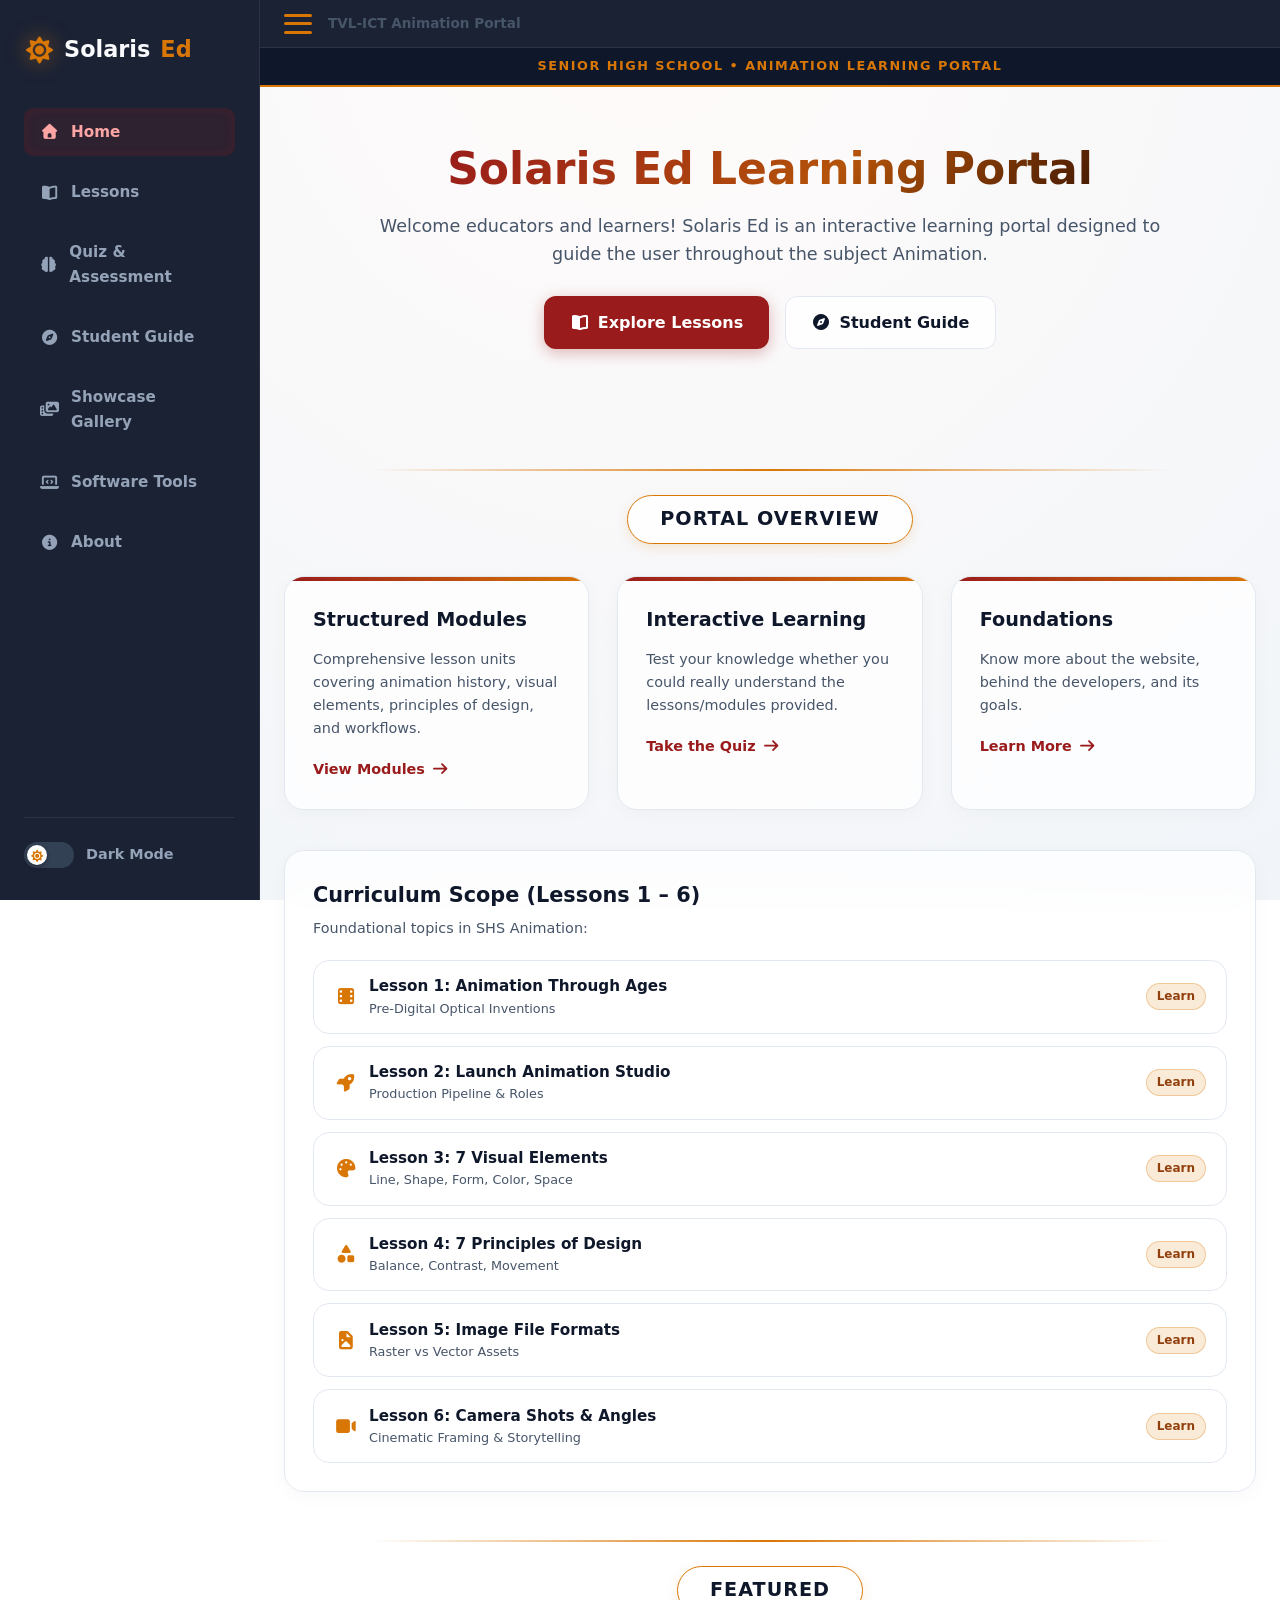
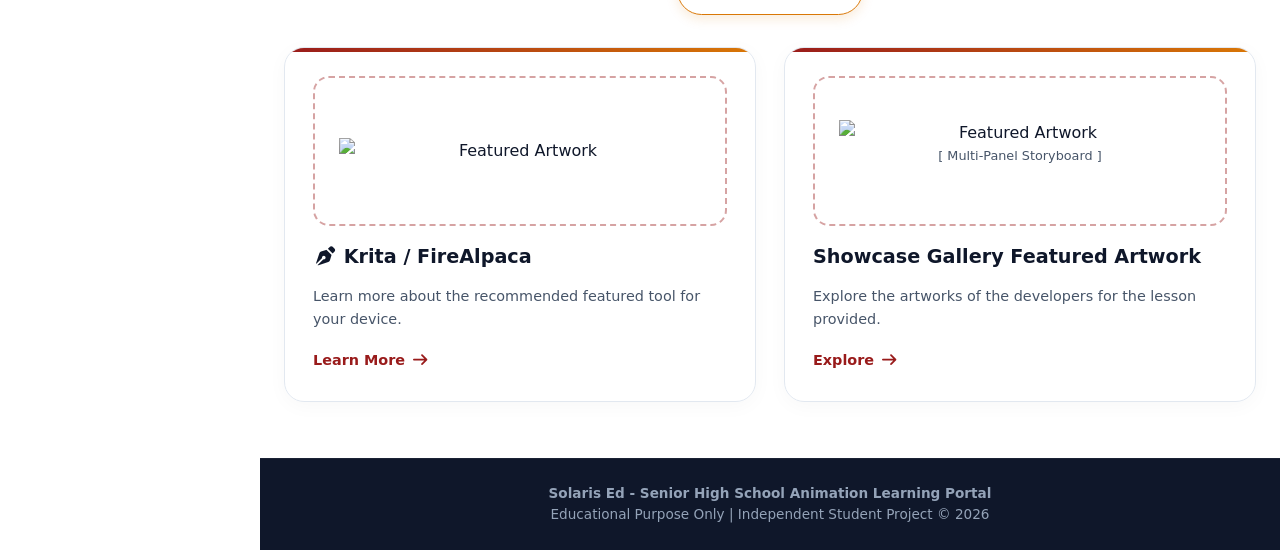
==== commit 613ef7c9: "Commit v.3" ====
--- a/index.html
+++ b/index.html
@@ -3,7 +3,7 @@
 <head>
     <meta charset="UTF-8">
     <meta name="viewport" content="width=device-width, initial-scale=1.0">
-    <link type="image/x-icon" href="C:/Users/63907/3D Objects/Website Animation/Images/solaris_logo.png" rel="shortcut icon">
+    <link type="image/x-icon" href="Images/solaris_logo.png" rel="shortcut icon">
     <title>Solaris Ed - Animation Learning Portal</title>
     <link rel="stylesheet" href="css/all.min.css">
     <link rel="stylesheet" href="css/style.css">
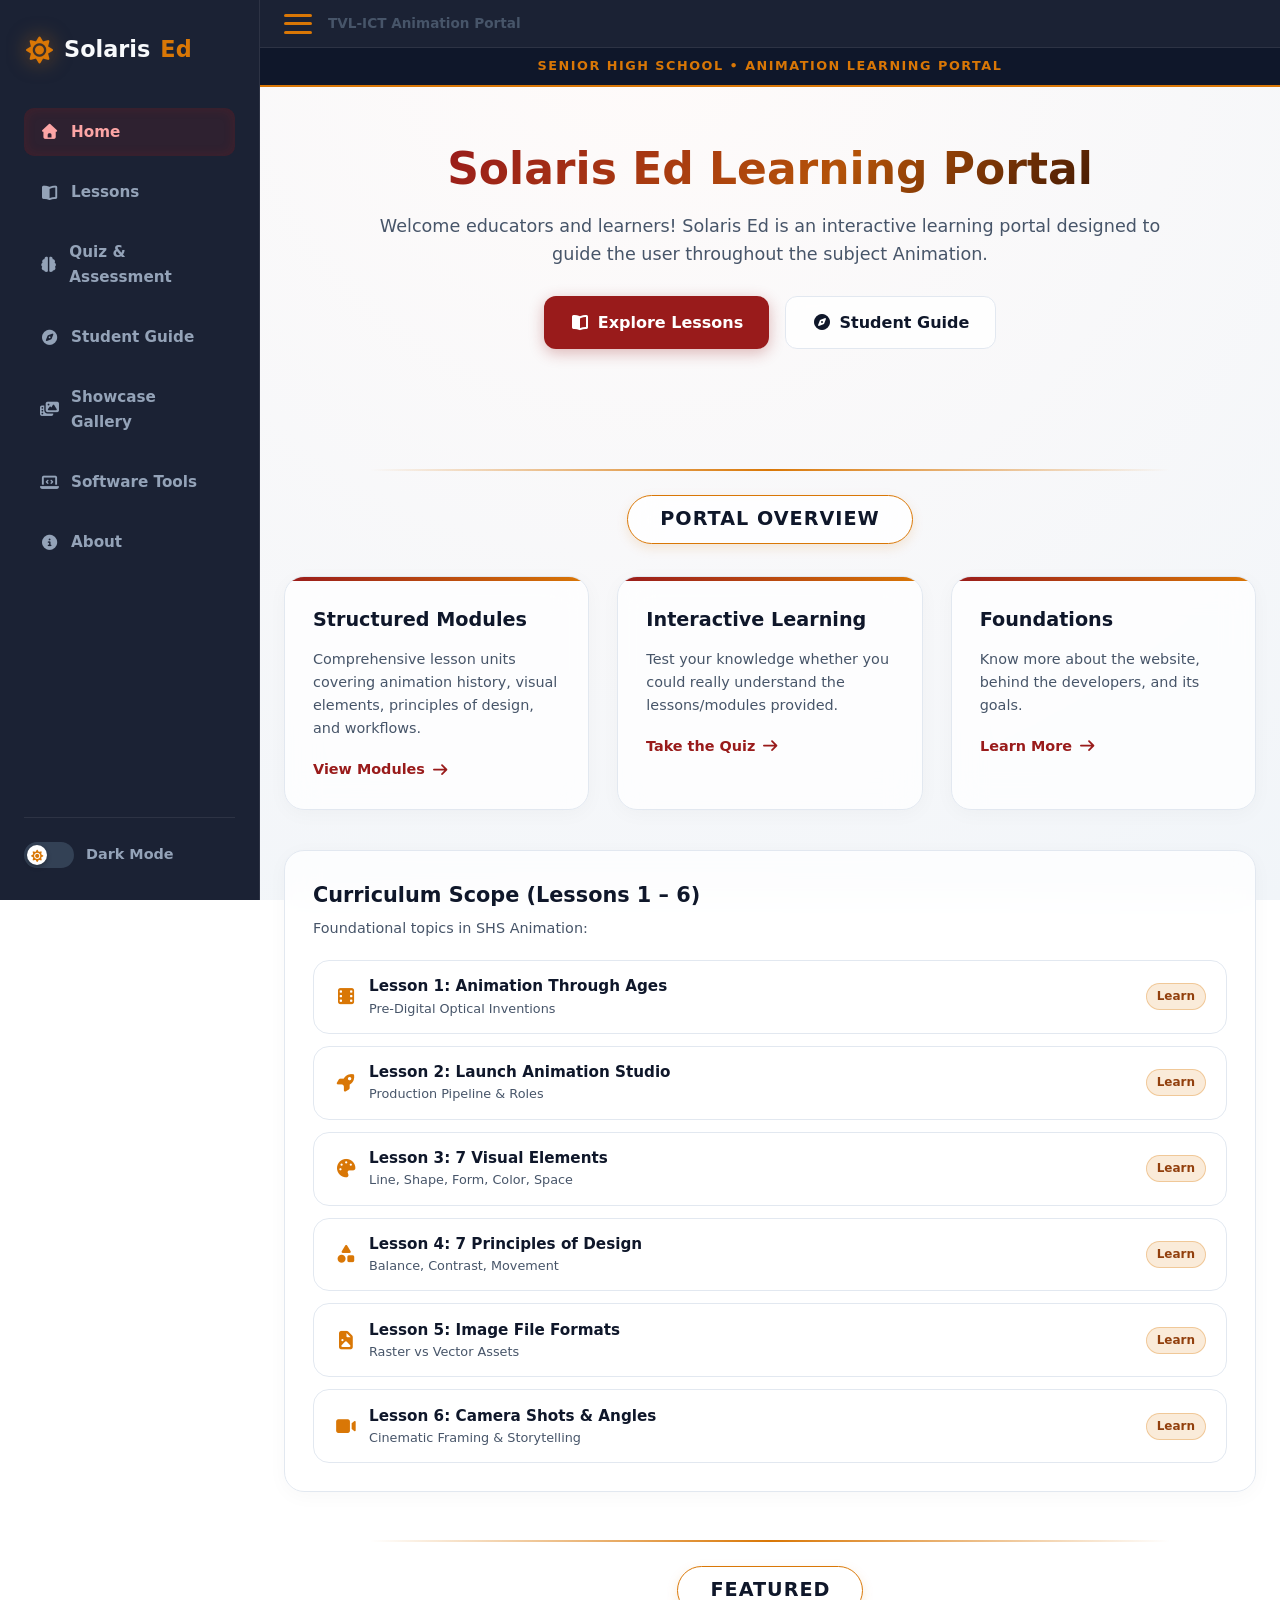
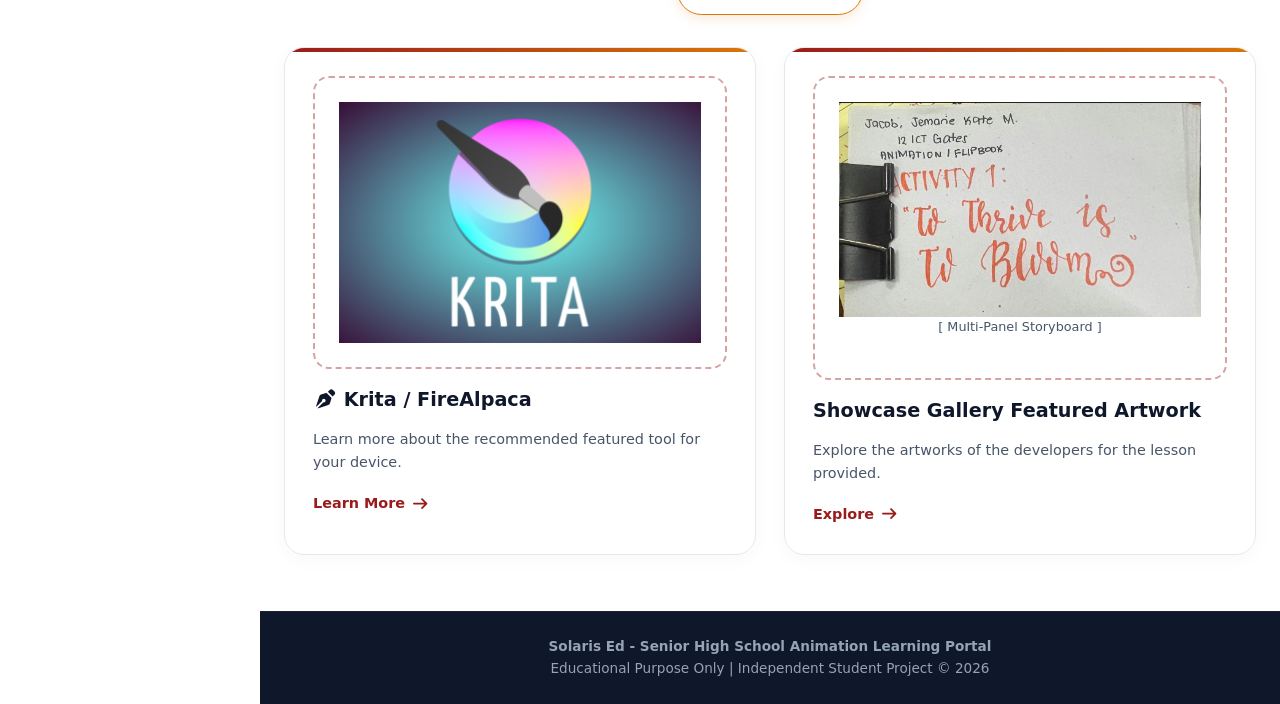
==== commit b4b9698c: "Commit v4.6" ====
--- a/index.html
+++ b/index.html
@@ -194,7 +194,7 @@
             <div class="grid" style="margin-bottom: 2rem;">
                 <div class="card">
                     <div class="image-placeholder-box" style="min-height: 150px; margin-top: 0; margin-bottom: 1rem;">
-                        <img src="C:\Users\63907\3D Objects\Website Animation\Images\Krita.png" alt="Featured Artwork" style="width: 100%; height: 100%; object-fit: cover; display: block;">
+                        <img src="Images/Krita.png" alt="Featured Artwork" style="width: 100%; height: 100%; object-fit: cover; display: block;">
                     </div>
                     <h3><i class="fa-solid fa-pen-nib"></i> Krita / FireAlpaca</h3>
                     <p>Learn more about the recommended featured tool for your device.</p>
@@ -202,7 +202,7 @@
                 </div>
                 <div class="card">
                     <div class="image-placeholder-box" style="min-height: 150px; margin-top: 0; margin-bottom: 1rem;">
-                        <img src="C:\Users\63907\3D Objects\Website Animation\Images\cover .jpg" alt="Featured Artwork" style="width: 100%; height: 100%; object-fit: cover; display: block;">
+                        <img src="Images/cover .jpg" alt="Featured Artwork" style="width: 100%; height: 100%; object-fit: cover; display: block;">
                         <p style="font-size: 0.8rem;">[ Multi-Panel Storyboard ]</p>
                     </div>
                     <h3>Showcase Gallery Featured Artwork</h3>
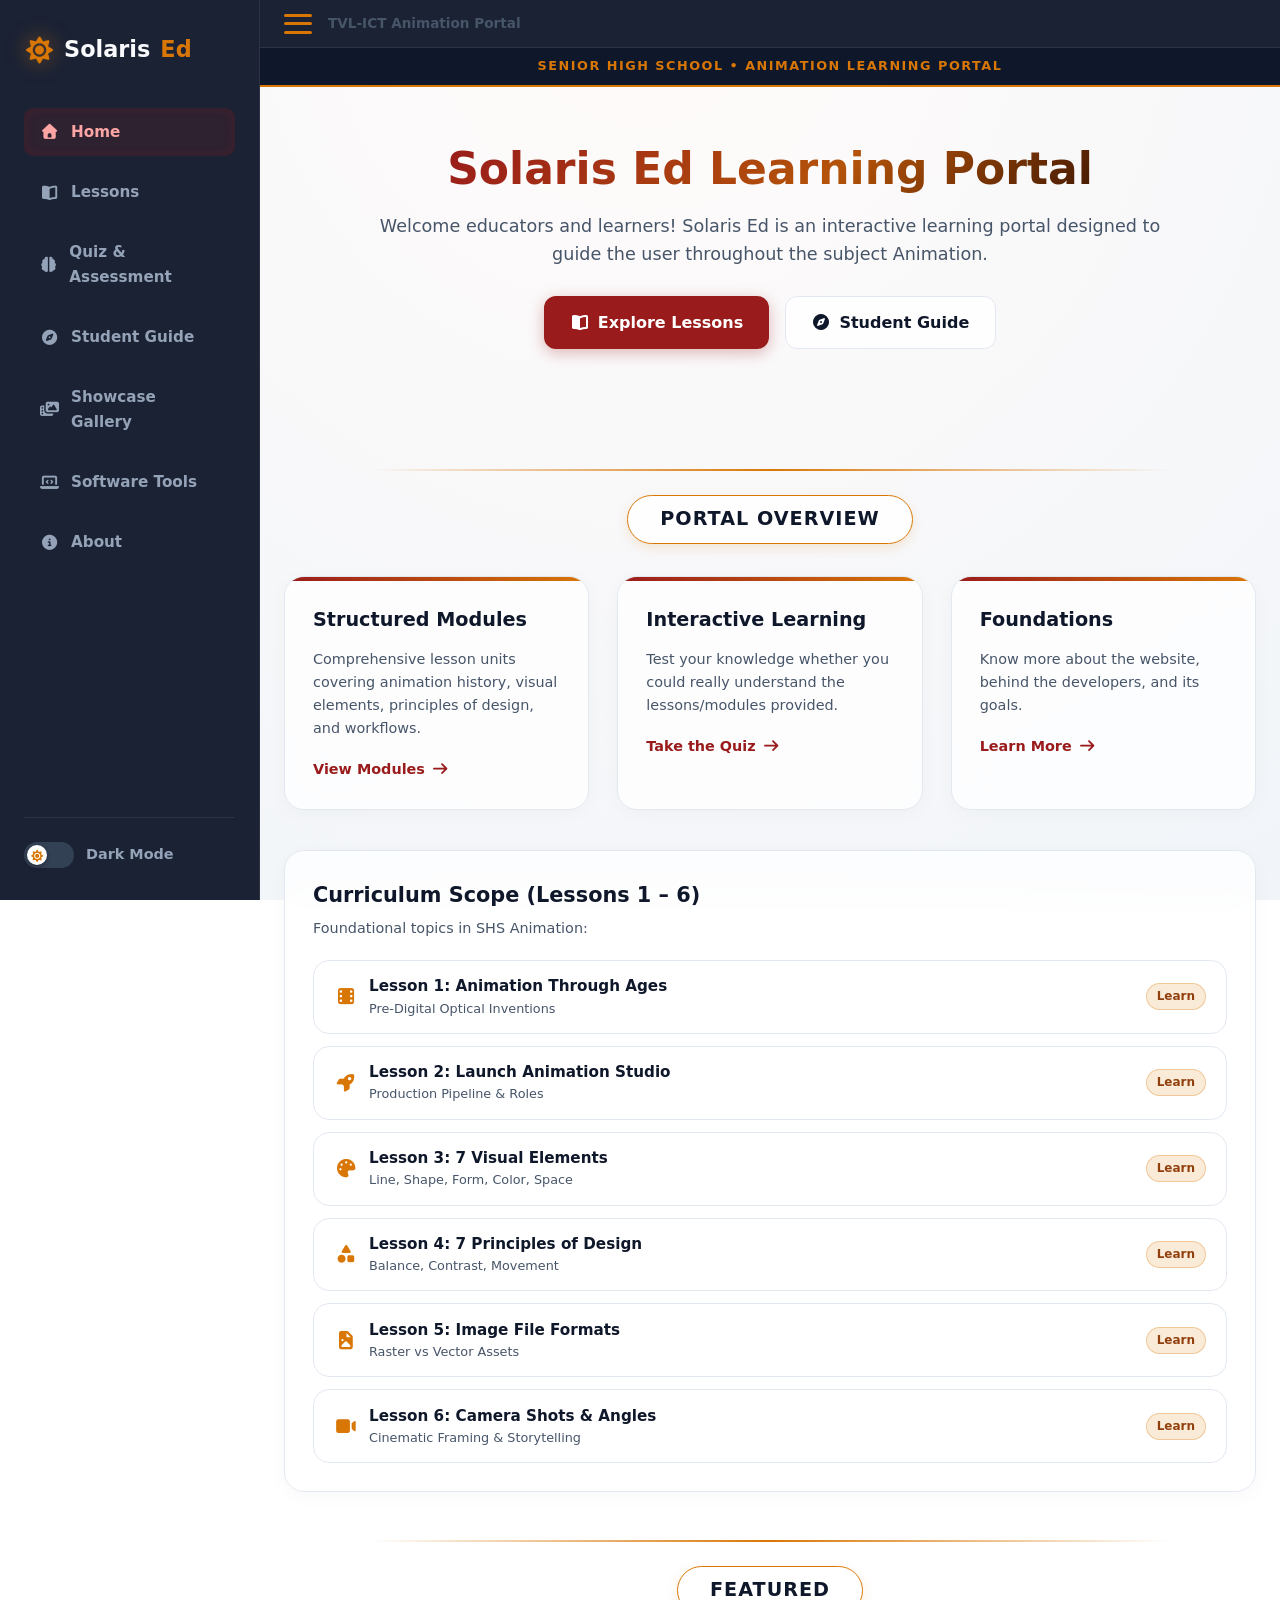
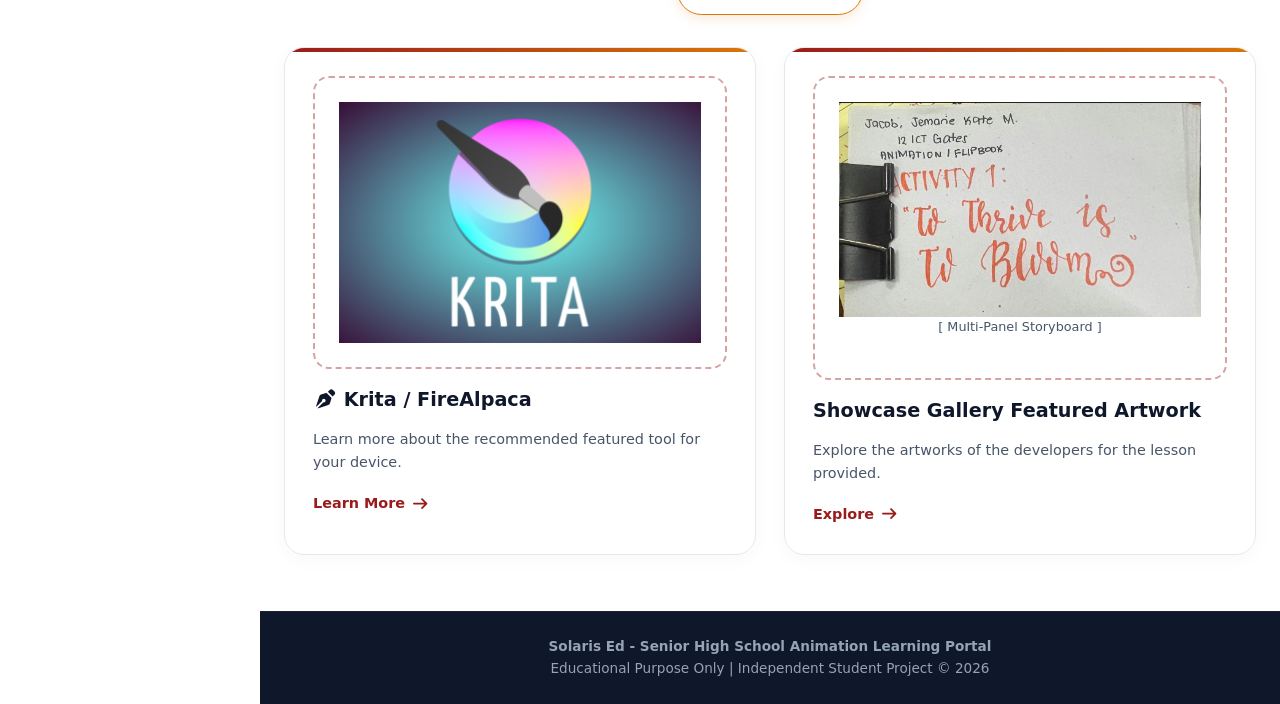
==== commit f2175a57: "Commit v4.8" ====
--- a/index.html
+++ b/index.html
@@ -198,7 +198,7 @@
                     </div>
                     <h3><i class="fa-solid fa-pen-nib"></i> Krita / FireAlpaca</h3>
                     <p>Learn more about the recommended featured tool for your device.</p>
-                    <a href="tools.html" class="card-link">Learn More <i class="fa-solid fa-arrow-right"></i></a>
+                    <a href="https://krita.org" class="card-link">Learn More <i class="fa-solid fa-arrow-right"></i></a>
                 </div>
                 <div class="card">
                     <div class="image-placeholder-box" style="min-height: 150px; margin-top: 0; margin-bottom: 1rem;">
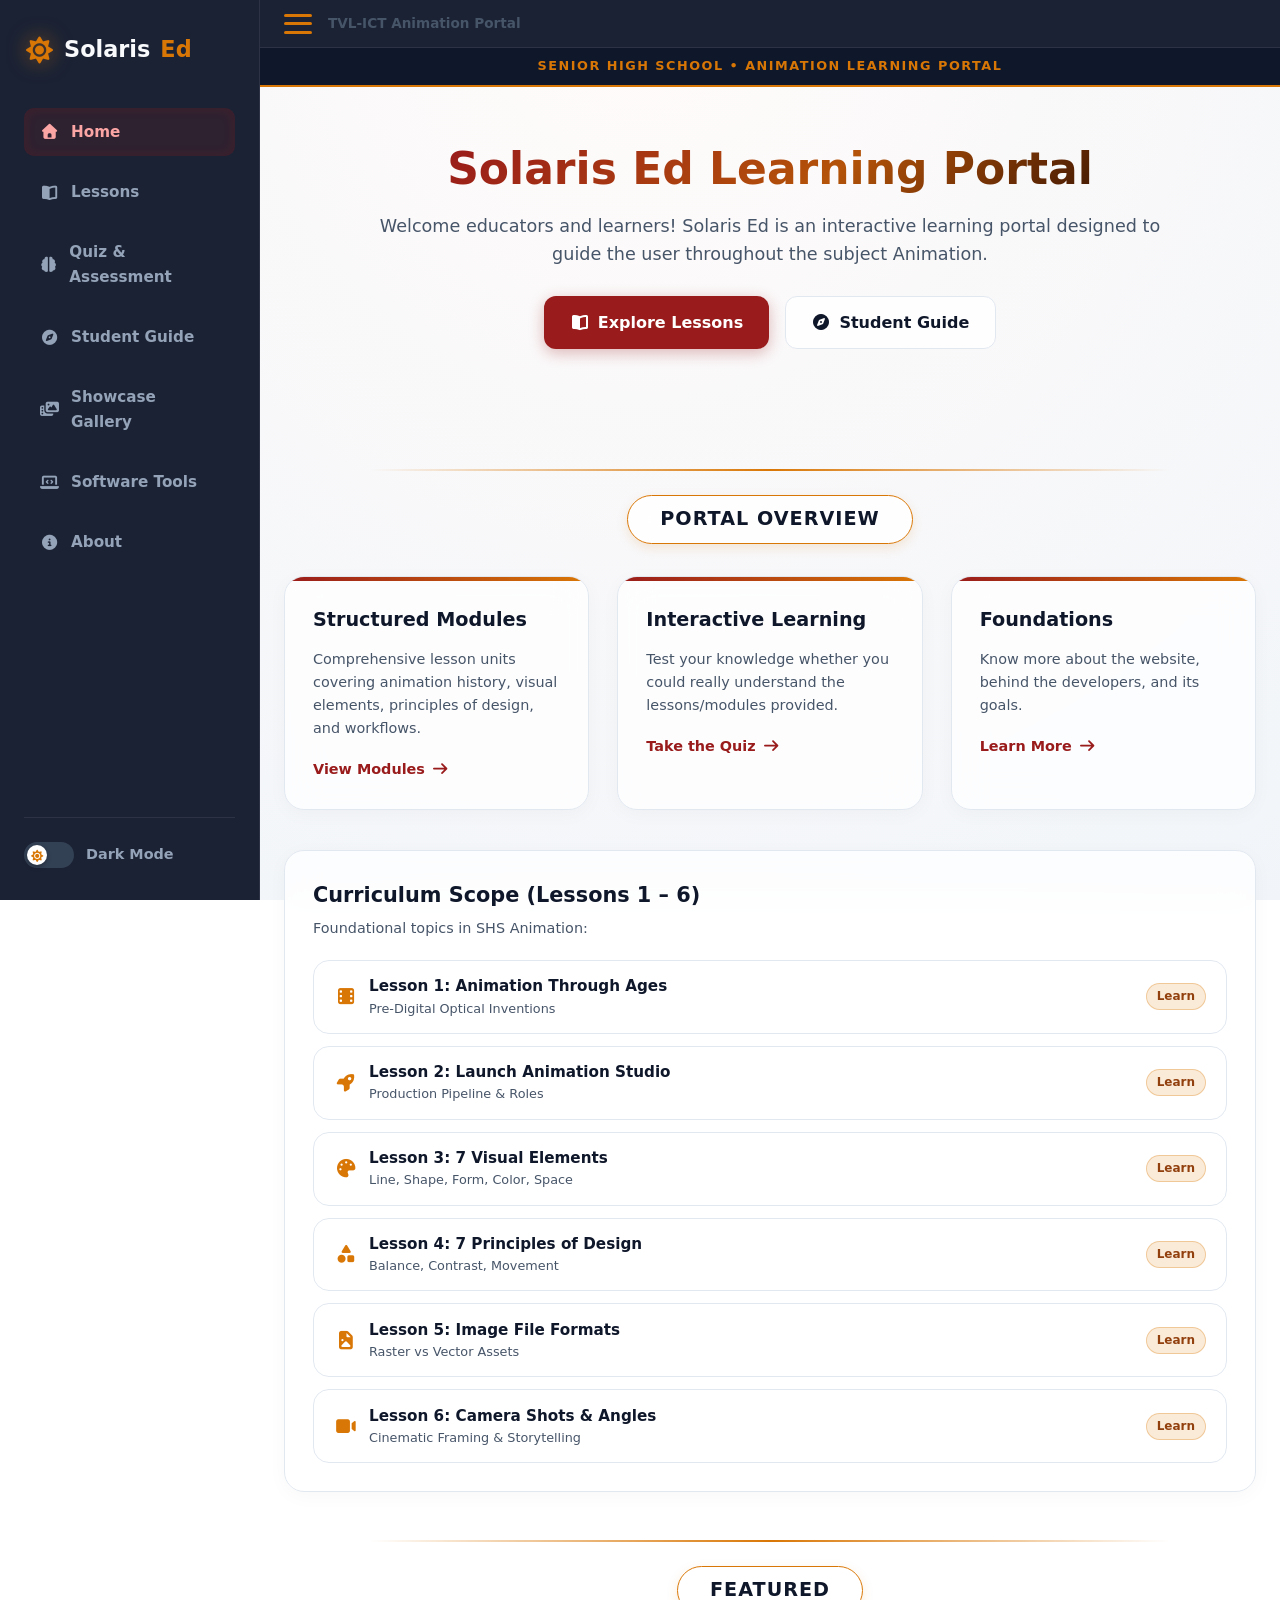
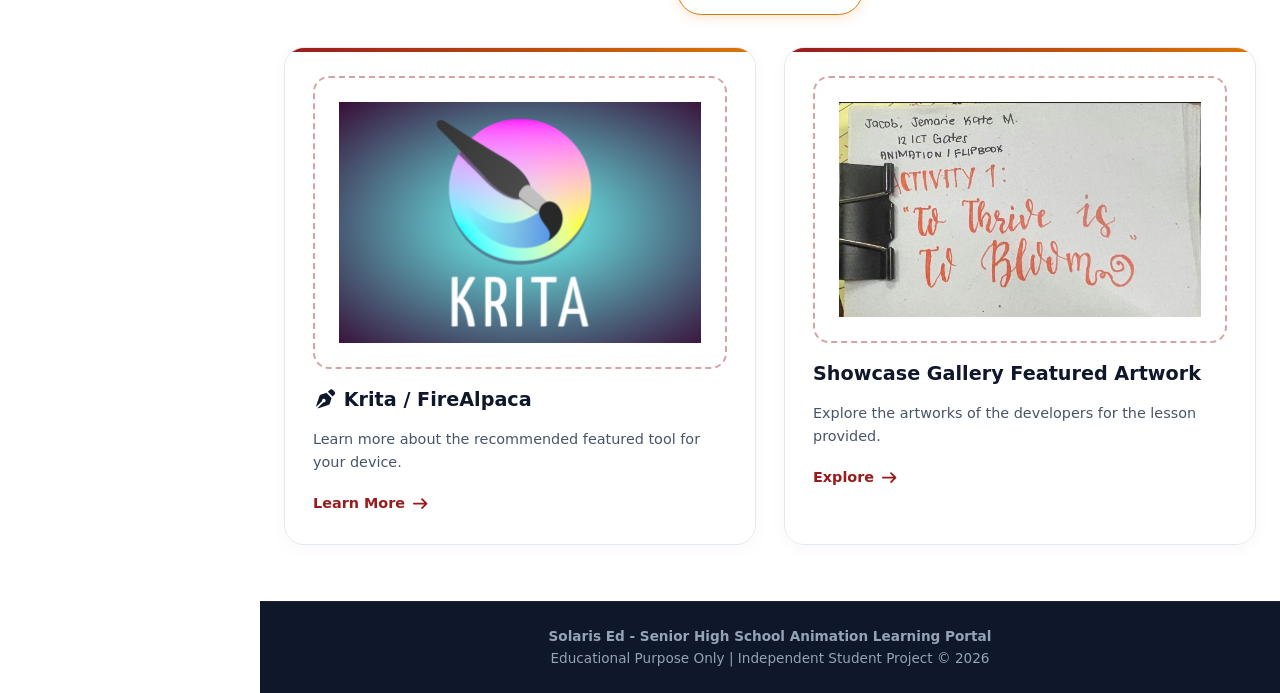
==== commit f6bd7753: "Commit v4.10 help" ====
--- a/index.html
+++ b/index.html
@@ -203,7 +203,6 @@
                 <div class="card">
                     <div class="image-placeholder-box" style="min-height: 150px; margin-top: 0; margin-bottom: 1rem;">
                         <img src="Images/cover .jpg" alt="Featured Artwork" style="width: 100%; height: 100%; object-fit: cover; display: block;">
-                        <p style="font-size: 0.8rem;">[ Multi-Panel Storyboard ]</p>
                     </div>
                     <h3>Showcase Gallery Featured Artwork</h3>
                     <p>Explore the artworks of the developers for the lesson provided.</p>
